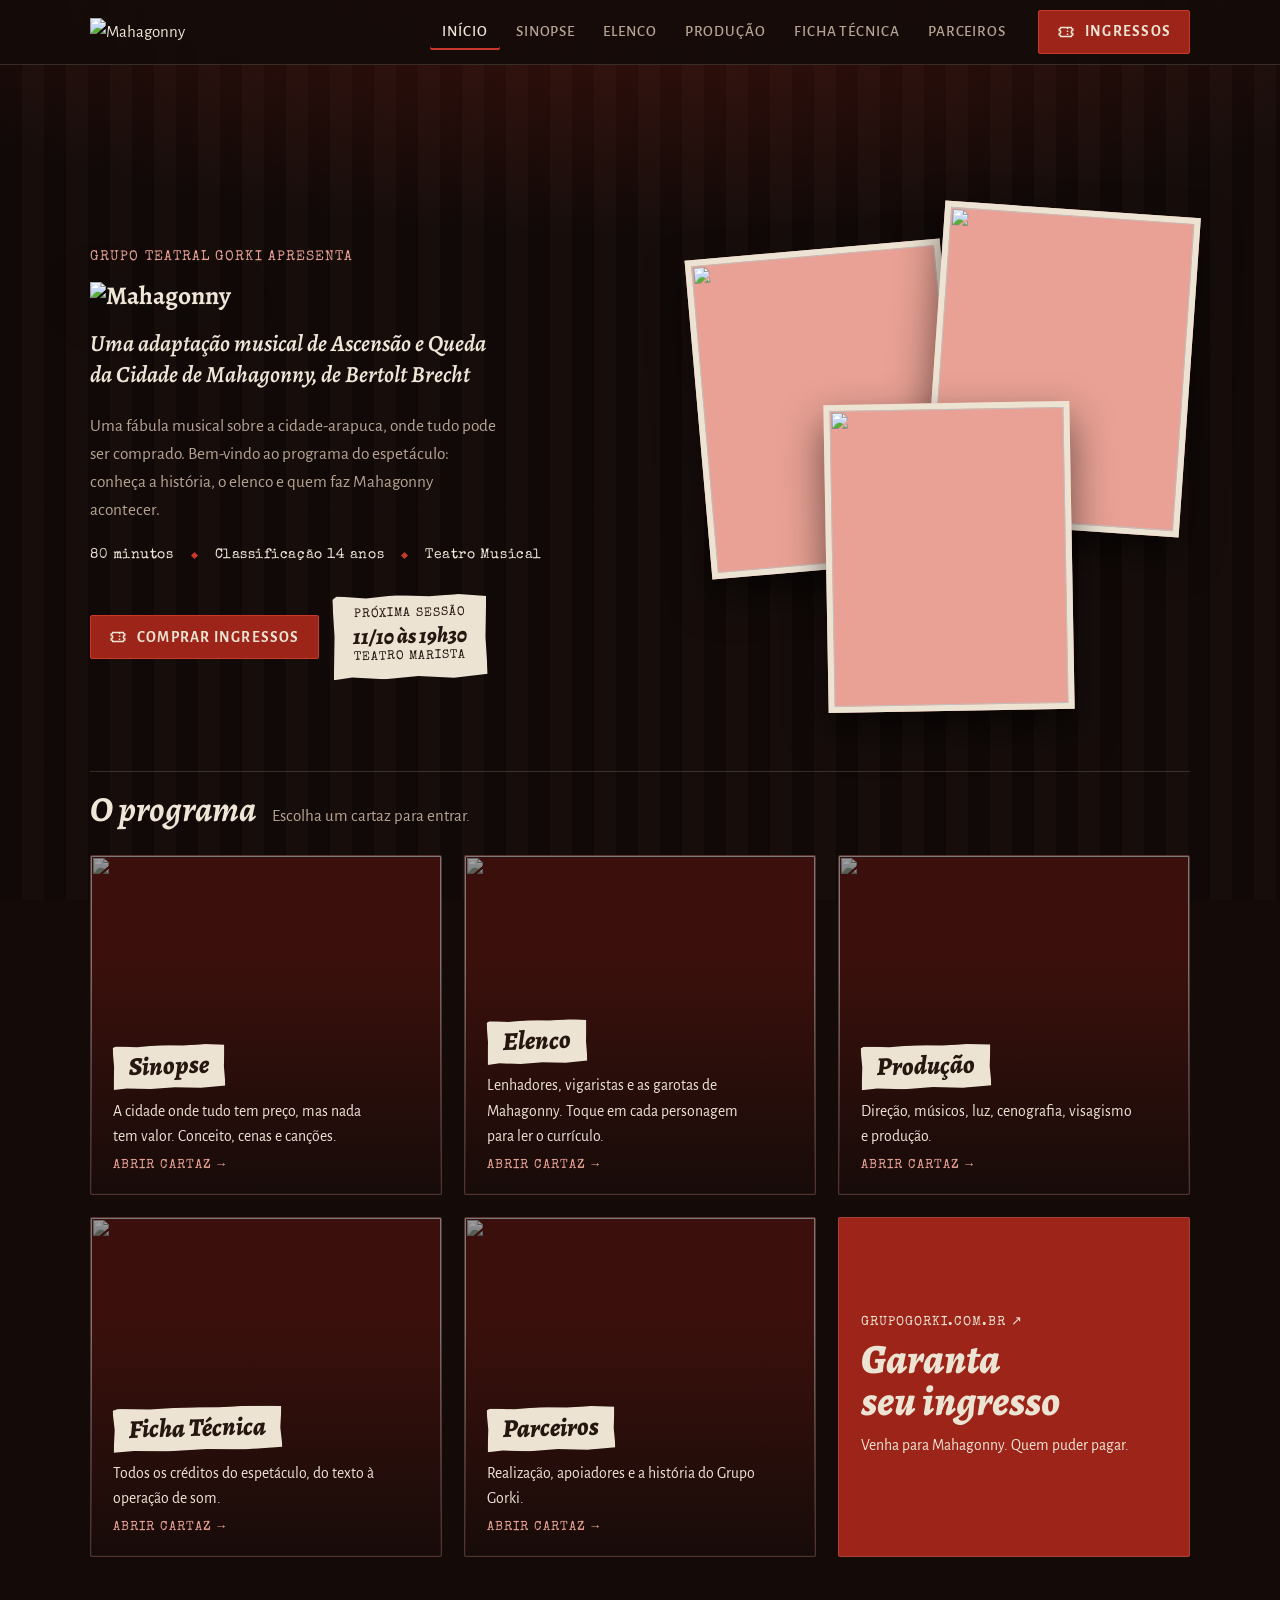
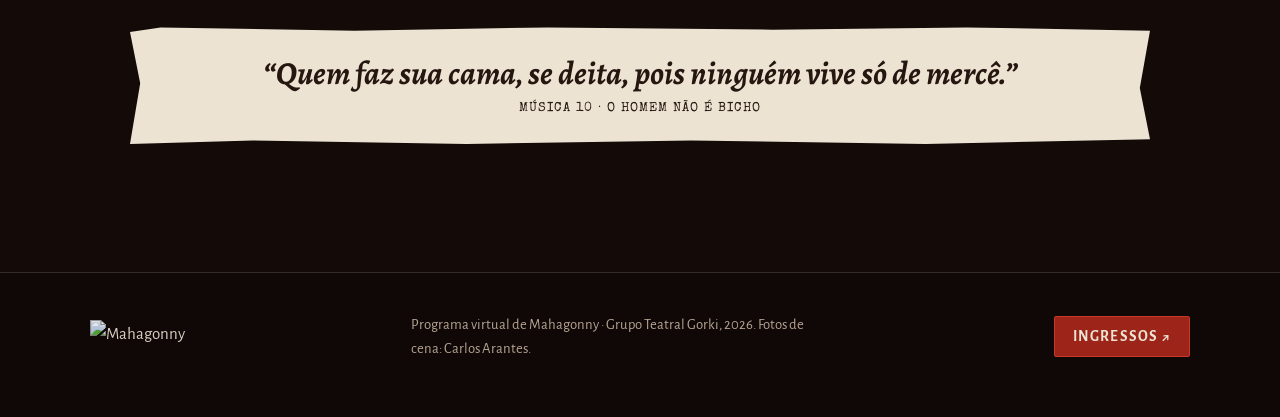
==== index.html @ 5f7b3ed6 "Add files via upload" ====
<!doctype html>
<html lang="pt-BR">
<head>
<meta charset="utf-8">
<meta name="viewport" content="width=device-width, initial-scale=1, viewport-fit=cover">
<title>Programa Mahagonny</title>
<meta name="description" content="Programa virtual de Mahagonny, do Grupo Teatral Gorki">
<link rel="preconnect" href="https://fonts.googleapis.com">
<link rel="preconnect" href="https://fonts.gstatic.com" crossorigin>
<link rel="stylesheet" href="https://fonts.googleapis.com/css2?family=Alegreya:ital,wght@0,500;0,700;0,800;1,500;1,700;1,800&family=Alegreya+Sans:ital,wght@0,400;0,500;0,700;1,400&family=Special+Elite&display=swap">
<meta name="theme-color" content="#140b09">
<meta property="og:type" content="website">
<meta property="og:title" content="Mahagonny · Grupo Teatral Gorki">
<meta property="og:description" content="Programa virtual de Mahagonny: sinopse, elenco, produção, ficha técnica e parceiros.">
<meta property="og:image" content="img/garotas.jpg">
<link rel="icon" type="image/png" href="img/favicon.png">
<style>
/* Layout: programa de teatro em cartazes brechtianos; uma página por vez, papel rasgado sobre cortina escura. Tema único, escuro, por escolha. */
:root{
  --ink:#140b09;          /* fundo: coxia */
  --curtain:#3b100c;      /* veludo */
  --blood:#9c2418;        /* acento: vermelho de cena */
  --blood-hi:#c8392a;
  --rose:#e8a194;         /* fundo rosado dos retratos */
  --paper:#ece3d3;        /* papel dos cartazes */
  --paper-ink:#25160f;
  --fg:#efe6d8;
  --muted:#b7a493;
  --line:rgba(236,227,211,.16);
  --f-display:"Alegreya", Georgia, "Times New Roman", serif;
  --f-body:"Alegreya Sans", "Segoe UI", system-ui, sans-serif;
  --f-type:"Special Elite", "Courier New", ui-monospace, monospace;
  --r:2px;
  --wrap:1180px;
  color-scheme:dark;
}
*{box-sizing:border-box}
body{
  margin:0;background:var(--ink);color:var(--fg);
  font:400 1.06rem/1.62 var(--f-body);
  background-image:
    radial-gradient(120% 60% at 50% -10%, rgba(156,36,24,.38), transparent 60%),
    repeating-linear-gradient(90deg, rgba(0,0,0,.18) 0 22px, rgba(255,255,255,.012) 22px 44px);
  background-attachment:fixed;
  -webkit-font-smoothing:antialiased;
}
@media (prefers-reduced-motion:reduce){*{transition:none!important;animation:none!important}}
a{color:inherit}
img{max-width:100%;display:block}
:focus-visible{outline:2px solid var(--rose);outline-offset:3px}
.wrap{max-width:var(--wrap);margin-inline:auto;padding-inline:clamp(16px,4vw,40px)}
h1,h2,h3{font-family:var(--f-display);text-wrap:balance;line-height:1.08;margin:0}
p{margin:0}

/* ---------- Cabeçalho ---------- */
.top{position:sticky;top:env(safe-area-inset-top,0px);z-index:20;background:rgba(20,11,9,.92);backdrop-filter:blur(8px);border-bottom:1px solid var(--line)}
.top .wrap{display:flex;align-items:center;gap:20px;min-height:64px}
.brand{display:flex;align-items:center;flex-shrink:0;text-decoration:none}
.brand img{height:28px;width:auto}
.nav{display:flex;gap:4px;margin-left:auto;align-items:center}
.nav a{font:500 .95rem/1 var(--f-body);letter-spacing:.06em;text-transform:uppercase;text-decoration:none;padding:10px 12px;color:var(--muted);border-radius:var(--r)}
.nav a:hover{color:var(--fg)}
.nav a[aria-current="page"]{color:var(--fg);box-shadow:inset 0 -2px 0 var(--blood-hi)}
.btn-ticket{display:inline-flex;align-items:center;gap:10px;background:var(--blood);color:var(--paper);text-decoration:none;font:700 .95rem/1 var(--f-body);letter-spacing:.08em;text-transform:uppercase;padding:12px 18px;border-radius:var(--r);border:1px solid var(--blood-hi);transition:background .2s,transform .2s;flex-shrink:0}
.btn-ticket:hover{background:var(--blood-hi);transform:translateY(-1px)}
.btn-ticket svg{width:18px;height:18px}
.menu-toggle{display:none;margin-left:auto;background:none;border:1px solid var(--line);color:var(--fg);padding:9px 12px;border-radius:var(--r);font:600 .9rem/1 var(--f-body);letter-spacing:.08em;text-transform:uppercase;cursor:pointer}
@media (max-width:920px){
  .menu-toggle{display:block}
  .nav{display:none;position:absolute;left:0;right:0;top:100%;flex-direction:column;align-items:stretch;background:var(--ink);border-bottom:1px solid var(--line);padding:8px clamp(16px,4vw,40px) 16px}
  .nav.open{display:flex}
  .nav a{padding:14px 4px;border-bottom:1px solid var(--line)}
  .nav a[aria-current="page"]{box-shadow:none;color:var(--rose)}
  .top .btn-ticket{padding:10px 12px;font-size:.82rem}
}
@media (max-width:420px){.top .btn-ticket span{display:none}}

/* ---------- Componentes ---------- */
.placard{display:inline-block;font:400 .85rem/1.3 var(--f-type);letter-spacing:.08em;text-transform:uppercase;color:var(--rose)}
.paper{background:var(--paper);color:var(--paper-ink);
  clip-path:polygon(0 4%,3% 0,22% 3%,41% 0,63% 2%,82% 0,100% 3%,99% 52%,100% 96%,78% 100%,55% 97%,33% 100%,12% 97%,0 100%,1% 48%)}
.page{display:none;padding-block:clamp(36px,6vw,72px) 96px}
.page.active{display:block}
.page-head{display:grid;gap:14px;max-width:62ch;margin-bottom:clamp(32px,5vw,56px)}
.page-head h1{font-size:clamp(2.5rem,6vw,4.4rem);font-weight:800;font-style:italic;letter-spacing:-.01em}
.page-head p{color:var(--muted);font-size:1.12rem}
.section-title{display:flex;align-items:baseline;gap:16px;flex-wrap:wrap;border-top:1px solid var(--line);padding-top:18px;margin:56px 0 26px}
.section-title h2{font-size:clamp(1.6rem,3vw,2.2rem);font-style:italic;font-weight:700}
.section-title p{color:var(--muted);max-width:60ch;flex:1 1 280px}
.credit{font:400 .78rem/1.4 var(--f-type);color:var(--muted);letter-spacing:.04em}

/* ---------- Início ---------- */
.hero{display:grid;grid-template-columns:1.05fr .95fr;gap:clamp(28px,5vw,64px);align-items:center;padding-block:clamp(32px,6vw,72px) 32px}
.hero-logo{width:min(100%,620px);height:auto;filter:drop-shadow(0 6px 20px rgba(0,0,0,.6))}
.hero-sub{font:italic 600 clamp(1.15rem,2vw,1.45rem)/1.35 var(--f-display);margin-top:18px;max-width:36ch}
.hero-tag{margin-top:22px;max-width:46ch;color:var(--muted);font-size:1.08rem}
.hero-meta{display:flex;flex-wrap:wrap;gap:8px 18px;margin-top:22px;font:400 .86rem/1.4 var(--f-type);color:var(--fg);letter-spacing:.04em}
.hero-meta span{display:inline-flex;gap:6px;align-items:center}
.hero-meta span+span::before{content:"";width:5px;height:5px;background:var(--blood-hi);transform:rotate(45deg);margin-right:12px}
.hero-actions{display:flex;flex-wrap:wrap;gap:14px;margin-top:30px;align-items:center}
.session{padding:12px 20px 14px;transform:rotate(-1.2deg);display:inline-grid;gap:2px;text-align:center}
.session b{font:800 italic 1.35rem/1.1 var(--f-display)}
.session small{font:400 .78rem/1.2 var(--f-type);letter-spacing:.08em;text-transform:uppercase}
.collage{position:relative;aspect-ratio:1/1.02;max-width:520px;width:100%;justify-self:center}
.collage figure{position:absolute;margin:0;background:var(--rose);box-shadow:0 18px 40px rgba(0,0,0,.55);border:6px solid var(--paper);overflow:hidden}
.collage figure img{width:100%;height:100%;object-fit:cover}
.collage .c1{width:52%;aspect-ratio:4/5;left:0;top:8%;transform:rotate(-5deg)}
.collage .c2{width:52%;aspect-ratio:4/5;right:0;top:0;transform:rotate(4deg);z-index:2}
.collage .c3{width:50%;aspect-ratio:4/5;left:26%;bottom:0;transform:rotate(-1deg);z-index:3}
.quote-band{margin-top:clamp(40px,6vw,70px);padding:26px clamp(20px,4vw,40px);font:italic 700 clamp(1.3rem,3vw,2rem)/1.25 var(--f-display);text-align:center}
.quote-band cite{display:block;margin-top:8px;font:400 .8rem/1.3 var(--f-type);font-style:normal;letter-spacing:.08em;text-transform:uppercase}

.tiles{display:grid;grid-template-columns:repeat(3,minmax(0,1fr));gap:22px;margin-top:22px}
.tile{position:relative;display:flex;flex-direction:column;text-decoration:none;min-height:340px;background:var(--curtain);overflow:hidden;border:1px solid var(--line);border-radius:var(--r);isolation:isolate}
.tile img{position:absolute;inset:0;width:100%;height:100%;object-fit:cover;z-index:-2;filter:grayscale(.85) contrast(1.05) brightness(.62);transition:filter .45s,transform .6s}
.tile::after{content:"";position:absolute;inset:0;z-index:-1;background:linear-gradient(180deg,rgba(20,11,9,0) 30%,rgba(20,11,9,.92))}
.tile:hover img,.tile:focus-visible img{filter:none;transform:scale(1.04)}
.tile .inner{margin-top:auto;padding:22px;display:grid;gap:10px}
.tile .label{justify-self:start;padding:8px 16px 10px;transform:rotate(-1.5deg);transition:transform .3s}
.tile:hover .label{transform:rotate(0)}
.tile .label h2{font:800 italic 1.6rem/1 var(--f-display)}
.tile p{color:var(--fg);font-size:.98rem;max-width:34ch}
.tile .go{font:400 .8rem/1 var(--f-type);letter-spacing:.08em;color:var(--rose);text-transform:uppercase}
.tile.ticket{background:var(--blood);justify-content:center}
.tile.ticket::after{display:none}
.tile.ticket .inner{margin:auto 0}
.tile.ticket h2{font:800 italic clamp(2rem,3.4vw,2.6rem)/1 var(--f-display);color:var(--paper)}
.tile.ticket .go{color:var(--paper)}
@media (max-width:980px){.tiles{grid-template-columns:repeat(2,minmax(0,1fr))}}
@media (max-width:820px){.hero{grid-template-columns:1fr}.collage{max-width:420px}}
@media (max-width:560px){.tiles{grid-template-columns:1fr}.tile{min-height:260px}}

/* ---------- Sinopse ---------- */
.syn{display:grid;grid-template-columns:minmax(0,1.2fr) minmax(0,.8fr);gap:clamp(28px,5vw,64px);align-items:start}
.syn-lead{font:500 clamp(1.25rem,2.2vw,1.55rem)/1.5 var(--f-display);max-width:60ch}
.syn-lead::first-letter{float:left;font:800 italic 4.6em/.78 var(--f-display);margin:.06em .1em 0 0;color:var(--blood-hi)}
.syn-photo{margin:0;display:grid;gap:8px}
.syn-photo img{width:100%;aspect-ratio:4/5;object-fit:cover;border:6px solid var(--paper);transform:rotate(1.5deg);box-shadow:0 18px 40px rgba(0,0,0,.5)}
.cols2{display:grid;grid-template-columns:repeat(2,minmax(0,1fr));gap:clamp(24px,4vw,48px)}
.cols2 article{display:grid;gap:12px;align-content:start}
.cols2 h3{font:700 italic 1.5rem/1.15 var(--f-display)}
.cols2 p{color:var(--fg);max-width:62ch}
.pull{border-left:3px solid var(--blood-hi);padding-left:18px;font:italic 600 1.2rem/1.45 var(--f-display);color:var(--paper)}
.acts{display:grid;grid-template-columns:minmax(0,1.25fr) minmax(0,.75fr);gap:clamp(24px,4vw,48px);align-items:start}
.scenes{list-style:none;margin:0;padding:0;display:grid;gap:10px;counter-reset:cena}
.scenes li{counter-increment:cena;display:grid;grid-template-columns:4.2rem minmax(0,1fr);gap:14px;align-items:baseline;padding:10px 0;border-bottom:1px dashed var(--line)}
.scenes li::before{content:"Cena " counter(cena,decimal-leading-zero);font:400 .78rem/1.2 var(--f-type);color:var(--rose);letter-spacing:.04em;text-transform:uppercase}
.scenes b{font:700 1.08rem/1.35 var(--f-display)}
.songs{padding:26px 26px 30px;display:grid;gap:14px}
.songs h3{font:800 italic 1.5rem/1 var(--f-display)}
.songs ol{margin:0;padding-left:1.8em;display:grid;gap:5px;font-variant-numeric:tabular-nums}
.songs li{font:500 1.02rem/1.35 var(--f-body)}
.songs li::marker{font:400 .8rem var(--f-type);color:var(--blood)}
.songs small{font:400 .78rem/1.4 var(--f-type);letter-spacing:.03em}
@media (max-width:860px){.syn,.acts,.cols2{grid-template-columns:1fr}.syn-photo{max-width:380px}}

/* ---------- Elenco / Produção ---------- */
.cast-grid{display:grid;grid-template-columns:repeat(4,minmax(0,1fr));gap:28px 22px}
.card{all:unset;box-sizing:border-box;cursor:pointer;display:grid;gap:0;position:relative;text-align:left;border-radius:var(--r)}
.card .ph{position:relative;aspect-ratio:4/5;overflow:hidden;background:var(--rose);border:1px solid var(--line)}
.card .ph img{width:100%;height:100%;object-fit:cover;transition:transform .5s,filter .4s}
.card:hover .ph img,.card:focus-visible .ph img{transform:scale(1.05)}
.card .say{position:absolute;inset:auto 0 0 0;padding:44px 16px 54px;background:linear-gradient(180deg,transparent,rgba(20,11,9,.9));font:italic 600 1.02rem/1.3 var(--f-display);color:var(--paper);opacity:0;transform:translateY(8px);transition:opacity .3s,transform .3s}
.card:hover .say,.card:focus-visible .say{opacity:1;transform:none}
.card .tag{justify-self:center;margin-top:-30px;position:relative;z-index:2;padding:9px 22px 11px;text-align:center;min-width:72%;transform:rotate(-1deg);transition:transform .3s}
.card:hover .tag{transform:rotate(0)}
.card .tag b{display:block;font:800 italic 1.45rem/1 var(--f-display);text-transform:uppercase;letter-spacing:.02em}
.card .by{display:block;margin-top:10px;text-align:center;font:500 1.06rem/1.25 var(--f-display)}
.card .by em{font-style:normal;color:var(--muted);font:400 .82rem/1 var(--f-body);display:block;margin-bottom:3px;letter-spacing:.06em;text-transform:uppercase}
.card .hint{display:block;text-align:center;margin-top:6px;font:400 .74rem/1 var(--f-type);color:var(--rose);letter-spacing:.06em;text-transform:uppercase}
.card:focus-visible{outline:2px solid var(--rose);outline-offset:6px}
.card .nick{display:block;font:400 .72rem/1.2 var(--f-type);letter-spacing:.04em;margin-top:4px;text-transform:none}

@media (min-width:1061px){.cast-grid.five{grid-template-columns:repeat(5,minmax(0,1fr))}.cast-grid.five .tag b{font-size:1.25rem}}
.crew-grid{display:grid;grid-template-columns:repeat(5,minmax(0,1fr));gap:26px 20px}
.crew .ph{aspect-ratio:4/5;background:#2a1712}
.crew .tag{display:none}
.crew .role{display:block;margin-top:12px;font:400 .76rem/1.35 var(--f-type);color:var(--rose);letter-spacing:.05em;text-transform:uppercase}
.crew .name{display:block;margin-top:4px;font:700 1.18rem/1.2 var(--f-display)}
.crew .ph .mono{position:absolute;inset:0;display:grid;place-items:center;font:800 italic 3.4rem/1 var(--f-display);color:var(--rose);background:
  repeating-linear-gradient(90deg, rgba(0,0,0,.25) 0 14px, transparent 14px 28px), var(--curtain)}
.crew.nocv{cursor:default}
.crew.nocv .hint{color:var(--muted)}
@media (max-width:1060px){.cast-grid{grid-template-columns:repeat(3,minmax(0,1fr))}.crew-grid{grid-template-columns:repeat(4,minmax(0,1fr))}}
@media (max-width:720px){.cast-grid,.crew-grid{grid-template-columns:repeat(2,minmax(0,1fr))}.card .tag b{font-size:1.15rem}.card .say{display:none}}
.ensemble{display:grid;grid-template-columns:repeat(2,minmax(0,1fr));gap:22px;margin-top:56px}
.ensemble figure{margin:0;display:grid;gap:8px}
.ensemble img{width:100%;aspect-ratio:5/4;object-fit:cover;border:1px solid var(--line)}
@media (max-width:640px){.ensemble{grid-template-columns:1fr}}

/* ---------- Ficha técnica ---------- */
.ficha{max-width:760px;padding:clamp(28px,5vw,52px) clamp(22px,5vw,56px) clamp(34px,5vw,60px);display:grid;gap:18px}
.ficha h2{font:800 italic clamp(1.8rem,4vw,2.6rem)/1 var(--f-display);text-align:center}
.ficha .sub{text-align:center;font:400 .82rem/1.4 var(--f-type);letter-spacing:.08em;text-transform:uppercase}
.ficha p{font:400 1.08rem/1.75 var(--f-body);text-align:justify;hyphens:auto}
.ficha p b{font:700 italic 1.05em var(--f-display)}
.ficha hr{border:0;border-top:1px dashed rgba(37,22,15,.35);margin:4px 0}
.facts{display:flex;flex-wrap:wrap;justify-content:center;gap:8px 22px;font:400 .85rem/1.3 var(--f-type);letter-spacing:.04em}

/* ---------- Parceiros ---------- */
.partners{display:grid;gap:40px}
.p-group{display:grid;gap:16px}
.p-row{display:grid;grid-template-columns:repeat(auto-fit,minmax(200px,1fr));gap:18px}
.p-card{background:#fff;border-radius:var(--r);display:grid;place-items:center;padding:26px 22px;min-height:132px;border:1px solid var(--line)}
.p-card img{max-height:62px;width:auto;object-fit:contain}
.p-card.wide img{max-height:56px}
.p-text{padding:22px 24px 26px;display:grid;gap:6px;max-width:720px}
.p-text b{font:800 italic 1.3rem/1.15 var(--f-display)}
.about{display:grid;grid-template-columns:minmax(0,1.3fr) minmax(0,.7fr);gap:clamp(24px,4vw,56px);align-items:start;margin-top:12px}
.about p+p{margin-top:14px}
.about p{max-width:64ch}
.contact{border:1px solid var(--line);padding:22px;display:grid;gap:12px;border-radius:var(--r)}
.contact dt{font:400 .74rem/1 var(--f-type);color:var(--rose);letter-spacing:.06em;text-transform:uppercase}
.contact dd{margin:4px 0 0;font-size:1.04rem;user-select:all}
@media (max-width:820px){.about{grid-template-columns:1fr}}

/* ---------- Rodapé ---------- */
.foot{border-top:1px solid var(--line);padding-block:40px 56px;background:rgba(0,0,0,.25)}
.foot .wrap{display:flex;flex-wrap:wrap;gap:24px;align-items:center;justify-content:space-between}
.foot img{height:34px;width:auto;opacity:.9}
.foot p{color:var(--muted);font-size:.92rem;max-width:52ch}

/* ---------- Currículo (modal) ---------- */
dialog{border:0;padding:0;max-width:min(980px,calc(100vw - 32px));width:100%;max-height:calc(100dvh - 32px);background:var(--ink);color:var(--fg);border-radius:var(--r);box-shadow:0 30px 80px rgba(0,0,0,.7);overflow:hidden}
dialog::backdrop{background:rgba(8,4,3,.82);backdrop-filter:blur(3px)}
.cv{display:grid;grid-template-columns:minmax(0,.8fr) minmax(0,1.2fr);max-height:calc(100dvh - 32px)}
.cv-photo{background:var(--rose);position:relative;min-height:100%}
.cv-photo img{width:100%;height:100%;object-fit:cover;position:absolute;inset:0}
.cv-photo .mono{position:absolute;inset:0;display:grid;place-items:center;font:800 italic 6rem/1 var(--f-display);color:var(--rose);background:var(--curtain)}
.cv-photo .tag{position:absolute;left:50%;bottom:22px;transform:translateX(-50%) rotate(-1.5deg);padding:9px 24px 11px;text-align:center;white-space:nowrap}
.cv-photo .tag b{font:800 italic 1.6rem/1 var(--f-display);text-transform:uppercase}
.cv-body{overflow:auto;padding:clamp(24px,4vw,44px);display:grid;gap:16px;align-content:start}
.cv-body h2{font:800 italic clamp(2rem,4vw,2.8rem)/1.02 var(--f-display)}
.cv-role{font:400 .84rem/1.4 var(--f-type);color:var(--rose);letter-spacing:.06em;text-transform:uppercase}
.cv-quote{font:italic 600 1.2rem/1.4 var(--f-display);color:var(--paper);border-left:3px solid var(--blood-hi);padding-left:16px}
.cv-resumo{font:500 1.12rem/1.6 var(--f-display);color:var(--paper)}
.cv-body h3{font:400 .78rem/1 var(--f-type);letter-spacing:.1em;text-transform:uppercase;color:var(--muted);border-top:1px solid var(--line);padding-top:16px;margin-top:6px}
.cv-long{display:grid;gap:12px}
.cv-long p{max-width:66ch;color:var(--fg)}
.cv-empty{color:var(--muted);font-style:italic}
.close{position:absolute;top:12px;right:12px;z-index:5;background:var(--paper);color:var(--paper-ink);border:0;width:42px;height:42px;border-radius:50%;font:700 1.4rem/1 var(--f-body);cursor:pointer;box-shadow:0 4px 14px rgba(0,0,0,.5)}
.cv-nav{display:flex;gap:10px;flex-wrap:wrap;padding-top:8px}
.cv-nav button{background:none;border:1px solid var(--line);color:var(--fg);padding:9px 14px;border-radius:var(--r);font:500 .9rem/1 var(--f-body);cursor:pointer}
.cv-nav button:hover{border-color:var(--rose)}
@media (max-width:760px){
  dialog{max-height:calc(100dvh - 24px);overflow:auto}
  .cv{grid-template-columns:1fr;max-height:none}
  .cv-photo{aspect-ratio:4/4;min-height:0}
  .cv-body{overflow:visible}
}
</style>
</head>
<body>
<header class="top">
  <div class="wrap">
    <a class="brand" href="#inicio" aria-label="Mahagonny, página inicial"><img src="img/logo-mahagonny.png" alt="Mahagonny"></a>
    <button class="menu-toggle" id="menuToggle" aria-expanded="false" aria-controls="nav">Menu</button>
    <nav class="nav" id="nav" aria-label="Seções do programa">
      <a href="#inicio">Início</a>
      <a href="#sinopse">Sinopse</a>
      <a href="#elenco">Elenco</a>
      <a href="#producao">Produção</a>
      <a href="#ficha">Ficha Técnica</a>
      <a href="#parceiros">Parceiros</a>
    </nav>
    <a class="btn-ticket" href="https://www.grupogorki.com.br/" target="_blank" rel="noopener">
      <svg viewBox="0 0 24 24" fill="none" stroke="currentColor" stroke-width="2" aria-hidden="true"><path d="M3 8a2 2 0 0 0 2-2h14a2 2 0 0 0 2 2v2a2 2 0 0 0 0 4v2a2 2 0 0 0-2 2H5a2 2 0 0 0-2-2v-2a2 2 0 0 0 0-4z"/><path d="M14 6v12" stroke-dasharray="2 2"/></svg>
      <span>Ingressos</span>
    </a>
  </div>
</header>

<main>
<!-- ================= INÍCIO ================= -->
<section class="page active" id="p-inicio" data-page="inicio">
  <div class="wrap">
    <div class="hero">
      <div>
        <span class="placard">Grupo Teatral Gorki apresenta</span>
        <h1 style="margin-top:14px"><img class="hero-logo" src="img/logo-mahagonny.png" alt="Mahagonny"></h1>
        <p class="hero-sub">Uma adaptação musical de <i>Ascensão e Queda da Cidade de Mahagonny</i>, de Bertolt Brecht</p>
        <p class="hero-tag">Uma fábula musical sobre a cidade-arapuca, onde tudo pode ser comprado. Bem-vindo ao programa do espetáculo: conheça a história, o elenco e quem faz Mahagonny acontecer.</p>
        <div class="hero-meta"><span>80 minutos</span><span>Classificação 14 anos</span><span>Teatro Musical</span></div>
        <div class="hero-actions">
          <a class="btn-ticket" href="https://www.grupogorki.com.br/" target="_blank" rel="noopener">
            <svg viewBox="0 0 24 24" fill="none" stroke="currentColor" stroke-width="2" aria-hidden="true"><path d="M3 8a2 2 0 0 0 2-2h14a2 2 0 0 0 2 2v2a2 2 0 0 0 0 4v2a2 2 0 0 0-2 2H5a2 2 0 0 0-2-2v-2a2 2 0 0 0 0-4z"/><path d="M14 6v12" stroke-dasharray="2 2"/></svg>
            Comprar ingressos
          </a>
          <div class="session paper"><small>Próxima sessão</small><b>11/10 às 19h30</b><small>Teatro Marista</small></div>
        </div>
      </div>
      <div class="collage" aria-hidden="true">
        <figure class="c1"><img src="img/begbick.jpg" alt=""></figure>
        <figure class="c2"><img src="img/paola.jpg" alt=""></figure>
        <figure class="c3"><img src="img/pedro.jpg" alt=""></figure>
      </div>
    </div>

    <div class="section-title" style="margin-top:28px">
      <h2>O programa</h2>
      <p>Escolha um cartaz para entrar.</p>
    </div>
    <nav class="tiles" aria-label="Menu do programa">
      <a class="tile" href="#sinopse"><img src="img/cena-40.jpg" alt="" loading="lazy">
        <div class="inner"><div class="label paper"><h2>Sinopse</h2></div><p>A cidade onde tudo tem preço, mas nada tem valor. Conceito, cenas e canções.</p><span class="go">Abrir cartaz →</span></div></a>
      <a class="tile" href="#elenco"><img src="img/garotas.jpg" alt="" loading="lazy">
        <div class="inner"><div class="label paper"><h2>Elenco</h2></div><p>Lenhadores, vigaristas e as garotas de Mahagonny. Toque em cada personagem para ler o currículo.</p><span class="go">Abrir cartaz →</span></div></a>
      <a class="tile" href="#producao"><img src="img/cena-dsc.jpg" alt="" loading="lazy">
        <div class="inner"><div class="label paper"><h2>Produção</h2></div><p>Direção, músicos, luz, cenografia, visagismo e produção.</p><span class="go">Abrir cartaz →</span></div></a>
      <a class="tile" href="#ficha"><img src="img/cena-20.jpg" alt="" loading="lazy">
        <div class="inner"><div class="label paper"><h2>Ficha Técnica</h2></div><p>Todos os créditos do espetáculo, do texto à operação de som.</p><span class="go">Abrir cartaz →</span></div></a>
      <a class="tile" href="#parceiros"><img src="img/cena-01.jpg" alt="" loading="lazy">
        <div class="inner"><div class="label paper"><h2>Parceiros</h2></div><p>Realização, apoiadores e a história do Grupo Gorki.</p><span class="go">Abrir cartaz →</span></div></a>
      <a class="tile ticket" href="https://www.grupogorki.com.br/" target="_blank" rel="noopener">
        <div class="inner"><span class="go">grupogorki.com.br ↗</span><h2>Garanta seu ingresso</h2><p>Venha para Mahagonny. Quem puder pagar.</p></div></a>
    </nav>

    <blockquote class="quote-band paper">“Quem faz sua cama, se deita, pois ninguém vive só de mercê.”<cite>Música 10 · O Homem Não É Bicho</cite></blockquote>
  </div>
</section>

<!-- ================= SINOPSE ================= -->
<section class="page" id="p-sinopse" data-page="sinopse">
  <div class="wrap">
    <header class="page-head">
      <span class="placard">Cartaz · Sinopse</span>
      <h1>Um lugar onde tudo tem preço</h1>
    </header>
    <div class="syn">
      <p class="syn-lead">Em uma cidade onde tudo pode ser comprado, personagens à deriva expõem o colapso de um sistema que transforma desejo, prazer e sobrevivência em mercadoria. Inspirado em <i>A Ascensão e Queda da Cidade de Mahagonny</i>, de Bertolt Brecht e Kurt Weill, o espetáculo do Grupo Gorki constrói uma fábula musical atravessada pelo grotesco, pela ruína e pela ironia, em que a canção surge como comentário crítico e ferramenta de enfrentamento. Entre a farsa e o ritual, o sagrado e o profano, Mahagonny revela-se menos como um lugar e mais como uma lógica: um mundo em que tudo tem preço, mas nada tem valor.</p>
      <figure class="syn-photo"><img src="img/cena-30.jpg" alt="Stefany em cena, com casaco de oncinha, sob luz âmbar" loading="lazy"><figcaption class="credit">Foto de cena: Carlos Arantes</figcaption></figure>
    </div>

    <div class="section-title"><h2>A montagem</h2></div>
    <div class="cols2">
      <article>
        <span class="placard">Conceito</span>
        <h3>Entre o rito e a farsa</h3>
        <p>A encenação propõe uma leitura que atravessa o grotesco e a ruína. Em cena, figuras que habitam os limites da caricatura e do desespero encarnam uma cidade em permanente falência moral. A estética confronta o sagrado e o profano, o rito e a farsa, o culto e a pornografia, não para conciliá-los, mas para tensionar as imagens que sustentam o mundo como ele é.</p>
        <p class="pull">Mahagonny é menos uma cidade e mais um sistema. Um lugar onde tudo tem preço, e nada tem valor.</p>
      </article>
      <article>
        <span class="placard">Releitura musical</span>
        <h3>Canções como gesto político</h3>
        <p>A montagem não se limita à narrativa da peça original: toma também os poemas de Brecht (deste e de outros textos) como matéria-prima para compor novas canções. As músicas, todas autorais, são concebidas como gestos políticos, assumindo a canção como forma de denúncia, deboche e enfrentamento.</p>
        <p>Trata-se de seguir Brecht em sua estratégia: usar a sedução do espetáculo para desmascarar seus mecanismos.</p>
      </article>
    </div>

    <div class="section-title">
      <h2>Os cartazes da noite</h2>
      <p>No teatro épico de Brecht, cada cena é anunciada por um cartaz que conta o que vai acontecer. Sem suspense sobre o quê, a atenção do público se volta para o como e o porquê.</p>
    </div>
    <div class="acts">
      <ol class="scenes">
        <li><b>Fundação da cidade de Mahagonny</b></li>
        <li><b>Aparecem os primeiros tubarões</b></li>
        <li><b>Chegam à cidade uns tais de lenhadores, e não é somente a história deles que iremos contar</b></li>
        <li><b>Iniciação</b></li>
        <li><b>Todas as grandes empresas passam por suas crises</b></li>
        <li><b>Todos os que realmente esperam alguma coisa ficam decepcionados</b></li>
        <li><b>Naquela noite de horror, um simples lenhador descobriu as leis da felicidade humana</b></li>
        <li><b>Um ano após o grande furacão, há intenso movimento em Mahagonny</b></li>
        <li><b>Amar</b></li>
        <li><b>Lutar</b></li>
        <li><b>Beber</b></li>
        <li><b>Lamentação</b></li>
        <li><b>Os tribunais de Mahagonny não eram piores do que outros tribunais</b></li>
        <li><b>Execução e morte de Pedro Bom-de-Faca</b></li>
        <li><b>Nas últimas semanas da cidade-arapuca</b></li>
      </ol>
      <aside class="songs paper" aria-label="Números musicais">
        <span class="placard" style="color:var(--blood)">Repertório</span>
        <h3>Números musicais</h3>
        <ol>
          <li>A Cidade Mahagonny</li>
          <li>A Nossa Mahagonny</li>
          <li>Amor em Mahagonny</li>
          <li>ABC do Coquetel</li>
          <li>Longe Lá no Norte</li>
          <li>Furacão</li>
          <li>Tudo É Permitido</li>
          <li>A Barriga</li>
          <li>A Canção de Mandelay</li>
          <li>O Homem Não É Bicho</li>
          <li>Lamento de Pedro</li>
          <li>Deus em Mahagonny</li>
          <li>A Queda de Mahagonny</li>
        </ol>
        <small>Composição e direção musical: Caio Vilela, a partir de poemas de Bertolt Brecht.</small>
      </aside>
    </div>
  </div>
</section>

<!-- ================= ELENCO ================= -->
<section class="page" id="p-elenco" data-page="elenco">
  <div class="wrap">
    <header class="page-head">
      <span class="placard">Cartaz · Elenco</span>
      <h1>Os habitantes de Mahagonny</h1>
      <p>Toque em cada personagem para conhecer o currículo de quem o interpreta.</p>
    </header>
    <div id="castGroups"></div>
    <div class="ensemble">
      <figure><img src="img/trio.jpg" alt="Willy, Begbick e Moisés posam juntos em figurino" loading="lazy"><figcaption class="credit">Willy, Begbick e Moisés, os fundadores da cidade-arapuca</figcaption></figure>
      <figure><img src="img/garotas.jpg" alt="As garotas de Mahagonny em figurino, com leques e plumas" loading="lazy"><figcaption class="credit">As garotas de Mahagonny</figcaption></figure>
    </div>
  </div>
</section>

<!-- ================= PRODUÇÃO ================= -->
<section class="page" id="p-producao" data-page="producao">
  <div class="wrap">
    <header class="page-head">
      <span class="placard">Cartaz · Produção</span>
      <h1>Por trás da cortina</h1>
      <p>Quem dirige, toca, ilumina, constrói, maquia e produz o espetáculo. Toque em cada pessoa para ler o currículo.</p>
    </header>
    <div id="crewGroups"></div>
  </div>
</section>

<!-- ================= FICHA ================= -->
<section class="page" id="p-ficha" data-page="ficha">
  <div class="wrap">
    <header class="page-head">
      <span class="placard">Cartaz · Ficha Técnica</span>
      <h1>Créditos</h1>
    </header>
    <article class="ficha paper">
      <span class="sub">Grupo Teatral Gorki · 2026</span>
      <h2>Mahagonny</h2>
      <div class="facts"><span>Teatro Musical</span><span>80 minutos</span><span>Classificação: 14 anos</span></div>
      <hr>
      <p><b>Texto:</b> adaptação de <i>Ascensão e Queda da Cidade de Mahagonny</i>, de Bertolt Brecht. <b>Adaptação e Direção Geral:</b> Antonio Resende. <b>Direção Musical e Composição:</b> Caio Vilela. <b>Direção de Movimento:</b> Nathan Ranhel. <b>Assistente de Direção:</b> João Pedro Mendes. <b>Orientação de Pesquisa:</b> Lara Hassum.</p>
      <p><b>Elenco:</b> Alexandre Guidorizzi (Pedro), Lukas Cavalcante (Thiago), Gabriel Tostes (João), Santiago de Paula (José), Romã Andrade (Begbick), Henrique Bertolini (Moisés), Mauricio Puntel (Willy), Bianca Nardini (Bárbara), Isis Sthefani (Paola), Victória Soares (Stefany), Ana Sartorio (Paulette) e Gabriely Urbano (Verônica).</p>
      <p><b>Músicos:</b> Caio Vilela (regência), Eden Santos (piano), Izabela Ito (violoncelo) e Jão (violino).</p>
      <p><b>Concepção Cenográfica:</b> Beatriz Leite. <b>Cenógrafo e Cenotécnico:</b> Eliton Silva (Pita). <b>Concepção de Objetos Cênicos:</b> Ricardo Brabrikovisk e Eliton Silva. <b>Figurino:</b> Felipe Marques. <b>Visagismo:</b> Carol Camillo.</p>
      <p><b>Light Designer e Operação de Luz:</b> Gabriel Ferreira. <b>Operação de Som:</b> João Pedro Mendes.</p>
      <p><b>Coordenação de Produção:</b> Giovanna Federzoni. <b>Produção Executiva:</b> Rafa Ramirez e Giovanna Federzoni. <b>Assistentes de Produção:</b> Milena Oliveira e Mikael Marceniuk. <b>Design Gráfico:</b> Lívia Azevedo. <b>Fotografia:</b> Danilo César. <b>Fotos de Cena:</b> Carlos Arantes.</p>
      <p><b>Realização e Produção:</b> Grupo Teatral Gorki. O espetáculo foi contemplado e desenvolvido com o acompanhamento do Programa de Qualificação em Artes (Teatro), realizado pela CULTSP PRO, Escolas de Profissionais da Cultura, sob orientação da artista e pesquisadora Lara Hassum.</p>
    </article>
  </div>
</section>

<!-- ================= PARCEIROS ================= -->
<section class="page" id="p-parceiros" data-page="parceiros">
  <div class="wrap">
    <header class="page-head">
      <span class="placard">Cartaz · Parceiros</span>
      <h1>Quem torna Mahagonny possível</h1>
      <p>Instituições e empresas que acreditam no teatro feito em Ribeirão Preto.</p>
    </header>
    <div class="partners">
      <div class="p-group">
        <span class="placard">Realização</span>
        <div class="p-row" style="grid-template-columns:repeat(auto-fit,minmax(200px,280px))">
          <div class="p-card"><img src="img/logo-gorki.png" alt="Grupo Gorki"></div>
        </div>
      </div>
      <div class="p-group">
        <span class="placard">Apoio</span>
        <div class="p-row">
          <div class="p-card"><img src="img/logo-usp.png" alt="USP, Universidade de São Paulo"></div>
          <div class="p-card"><img src="img/logo-atividades.png" alt="Atividades Culturais"></div>
          <div class="p-card"><img src="img/logo-pusp.png" alt="PUSP-RP, Prefeitura do Campus USP de Ribeirão Preto"></div>
          <div class="p-card wide"><img src="img/logo-verbo.png" alt="Verbo Nostro, comunicação planejada"></div>
        </div>
      </div>
      <div class="p-group">
        <span class="placard">Acompanhamento artístico</span>
        <div class="p-text paper"><b>Programa de Qualificação em Artes · Teatro</b><p>Realizado pela CULTSP PRO, Escolas de Profissionais da Cultura, com orientação da artista e pesquisadora Lara Hassum.</p></div>
      </div>
    </div>

    <div class="section-title"><h2>Sobre o Grupo Gorki</h2></div>
    <div class="about">
      <div>
        <p>O Grupo Gorki surgiu em 2019 como uma companhia de teatro voltada à criação e produção de espetáculos baseados no teatro físico e experimental como ferramenta artística transgressora. Suas obras mesclam originalidade cênica e dramatúrgica com fundamentos sociológicos e filosóficos, em diálogo com a cultura brasileira.</p>
        <p>Desde então, realizou seis espetáculos teatrais, infantis e adultos, nove contações de histórias e quatro cursos artísticos, e conquistou mais de 15 prêmios, incluindo Melhor Direção e Melhor Espetáculo. Mantém parcerias com instituições como a Biblioteca Sinhá Junqueira, a Feira Internacional do Livro de Ribeirão Preto, o Instituto SEB e o RibeirãoShopping, e idealiza o Festival Balaio do Baco.</p>
        <p>Em 2025, participou do 9º Festival Internacional de Teatro de Ribeirão Preto com o espetáculo <i>Cão</i>, com o qual também foi selecionado para o 22º Festival de Teatro de Limoeiro, em Pernambuco.</p>
      </div>
      <dl class="contact">
        <div><dt>Site e ingressos</dt><dd><a href="https://www.grupogorki.com.br/" target="_blank" rel="noopener">grupogorki.com.br</a></dd></div>
        <div><dt>Instagram</dt><dd><a href="https://www.instagram.com/grupoteatralgorki/" target="_blank" rel="noopener">@grupoteatralgorki</a></dd></div>
        <div><dt>E-mail</dt><dd>producaocultural@grupoteatralgorki.com</dd></div>
        <div><dt>Telefone</dt><dd>(16) 98142-3000</dd></div>
        <div><dt>Endereço</dt><dd>Rua Iara, 42, Jardim Macedo, Ribeirão Preto/SP</dd></div>
      </dl>
    </div>
  </div>
</section>
</main>

<footer class="foot">
  <div class="wrap">
    <img src="img/logo-mahagonny.png" alt="Mahagonny">
    <p>Programa virtual de Mahagonny · Grupo Teatral Gorki, 2026. Fotos de cena: Carlos Arantes.</p>
    <a class="btn-ticket" href="https://www.grupogorki.com.br/" target="_blank" rel="noopener">Ingressos ↗</a>
  </div>
</footer>

<dialog id="cv" aria-labelledby="cvName">
  <button class="close" id="cvClose" aria-label="Fechar currículo">×</button>
  <div class="cv">
    <div class="cv-photo" id="cvPhoto"></div>
    <div class="cv-body">
      <span class="cv-role" id="cvRole"></span>
      <h2 id="cvName"></h2>
      <p class="cv-quote" id="cvQuote" hidden></p>
      <p class="cv-resumo" id="cvResumo" hidden></p>
      <h3 id="cvLongTitle" hidden>Trajetória</h3>
      <div class="cv-long" id="cvLong"></div>
      <p class="cv-empty" id="cvEmpty" hidden>Currículo em breve.</p>
      <div class="cv-nav"><button id="cvPrev" type="button">← Anterior</button><button id="cvNext" type="button">Próximo →</button></div>
    </div>
  </div>
</dialog>

<script src="data.js"></script>
<script>
(function(){
  const P = window.PEOPLE, CAST = window.CAST, CREW = window.CREW;
  const $ = s => document.querySelector(s);
  const esc = s => String(s).replace(/[&<>"]/g, c => ({'&':'&amp;','<':'&lt;','>':'&gt;','"':'&quot;'}[c]));
  const initials = n => n.replace(/\(.*?\)/g,'').trim().split(/\s+/).filter(Boolean).map(w=>w[0]).slice(0,2).join('');
  const hasCV = id => P[id] && (P[id].resumo || P[id].longo);

  /* Lista ordenada de entradas abríveis, por página, para navegar no modal */
  const entries = { elenco: [], producao: [] };

  /* ---- Elenco ---- */
  const castHost = $('#castGroups');
  castHost.innerHTML = CAST.map(g => `
    <div class="section-title"><h2>${esc(g.grupo)}</h2><p>${esc(g.nota)}</p></div>
    <div class="cast-grid${g.itens.length===5?' five':''}">${g.itens.map(c => {
      const key = 'cv-' + c.pessoa;
      entries.elenco.push({ key, kind:'cast', ...c });
      return `<button class="card" type="button" data-key="${key}" aria-label="${esc(c.personagem)}, por ${esc(P[c.pessoa].nome)}. Abrir currículo">
        <span class="ph"><img src="img/${c.img}.jpg" alt="" loading="lazy"><span class="say">“${esc(c.fala)}”</span></span>
        <span class="tag paper"><b>${esc(c.personagem)}</b>${c.apelido ? `<span class="nick">${esc(c.apelido)}</span>` : ''}</span>
        <span class="by"><em>por</em>${esc(P[c.pessoa].nome)}</span>
        <span class="hint">Ver currículo</span>
      </button>`;}).join('')}</div>`).join('');

  /* ---- Produção ---- */
  const crewHost = $('#crewGroups');
  crewHost.innerHTML = CREW.map((g,gi) => `
    <div class="section-title"${gi===0?' style="margin-top:0"':''}><h2>${esc(g.area)}</h2></div>
    <div class="crew-grid">${g.itens.map(c => {
      const p = P[c.pessoa], ok = hasCV(c.pessoa);
      const key = 'cv-' + c.pessoa;
      if (ok && !entries.producao.some(e => e.key === key)) entries.producao.push({ key, kind:'crew', ...c });
      const ph = c.img ? `<img src="img/${c.img}.jpg" alt="" loading="lazy">` : `<span class="mono">${esc(initials(p.nome))}</span>`;
      return ok
        ? `<button class="card crew" type="button" data-key="${key}" data-role="${esc(c.funcao)}" aria-label="${esc(p.nome)}, ${esc(c.funcao)}. Abrir currículo">
            <span class="ph">${ph}</span><span class="role">${esc(c.funcao)}</span><span class="name">${esc(p.nome)}</span><span class="hint" style="text-align:left">Ver currículo</span></button>`
        : `<div class="card crew nocv"><span class="ph">${ph}</span><span class="role">${esc(c.funcao)}</span><span class="name">${esc(p.nome)}</span><span class="hint" style="text-align:left">Currículo em breve</span></div>`;
    }).join('')}</div>`).join('');

  /* Funções de cada pessoa na equipe (uma pessoa pode ter várias) */
  const rolesOf = {};
  CREW.forEach(g => g.itens.forEach(c => { (rolesOf[c.pessoa] ||= []).includes(c.funcao) || rolesOf[c.pessoa].push(c.funcao); }));

  /* ---- Modal de currículo ---- */
  const dlg = $('#cv');
  let current = null, currentList = [];
  function openCV(key, push){
    const page = currentPage();
    const list = entries[page] || [...entries.elenco, ...entries.producao];
    const e = list.find(x => x.key === key) || [...entries.elenco, ...entries.producao].find(x => x.key === key);
    if (!e) return;
    currentList = list.some(x => x.key === key) ? list : [e];
    current = e;
    const p = P[e.pessoa];
    $('#cvPhoto').innerHTML = (e.img ? `<img src="img/${e.img}.jpg" alt="${esc(p.nome)}">` : `<span class="mono">${esc(initials(p.nome))}</span>`)
      + (e.kind === 'cast' ? `<span class="tag paper"><b>${esc(e.personagem)}</b></span>` : '');
    $('#cvRole').textContent = e.kind === 'cast' ? `Elenco · interpreta ${e.apelido || e.personagem}` : (rolesOf[e.pessoa] || [e.funcao]).join(' · ');
    $('#cvName').textContent = p.nome;
    const q = $('#cvQuote'); q.hidden = e.kind !== 'cast'; if (e.kind === 'cast') q.textContent = `“${e.fala}”, ${e.personagem}`;
    const r = $('#cvResumo'); r.hidden = !p.resumo; r.textContent = p.resumo || '';
    const L = p.longo || [];
    $('#cvLongTitle').hidden = !L.length;
    $('#cvLong').innerHTML = L.map(t => `<p>${esc(t)}</p>`).join('');
    $('#cvEmpty').hidden = !!(p.resumo || L.length);
    const one = currentList.length < 2;
    $('#cvPrev').hidden = one; $('#cvNext').hidden = one;
    if (!dlg.open) dlg.showModal();
    dlg.querySelector('.cv-body').scrollTop = 0; dlg.scrollTop = 0;
    if (push !== false) history.replaceState(null, '', '#' + key);
  }
  function closeCV(){
    if (dlg.open) dlg.close();
  }
  dlg.addEventListener('close', () => { if (location.hash.startsWith('#cv-')) history.replaceState(null,'','#' + currentPage()); });
  dlg.addEventListener('click', ev => { if (ev.target === dlg) closeCV(); });
  $('#cvClose').addEventListener('click', closeCV);
  function step(d){ if (!current) return; const i = currentList.findIndex(x => x.key === current.key); openCV(currentList[(i + d + currentList.length) % currentList.length].key); }
  $('#cvPrev').addEventListener('click', () => step(-1));
  $('#cvNext').addEventListener('click', () => step(1));
  document.addEventListener('keydown', ev => { if (!dlg.open) return; if (ev.key === 'ArrowRight') step(1); if (ev.key === 'ArrowLeft') step(-1); });
  document.addEventListener('click', ev => { const b = ev.target.closest('button.card[data-key]'); if (b) openCV(b.dataset.key); });

  /* ---- Roteamento por âncora ---- */
  const pages = ['inicio','sinopse','elenco','producao','ficha','parceiros'];
  let activePage = 'inicio';
  function currentPage(){ return activePage; }
  function show(page){
    activePage = page;
    document.querySelectorAll('.page').forEach(s => s.classList.toggle('active', s.dataset.page === page));
    document.querySelectorAll('.nav a').forEach(a => a.setAttribute('aria-current', a.getAttribute('href') === '#' + page ? 'page' : 'false'));
    const titles = {inicio:'Programa Mahagonny', sinopse:'Sinopse · Mahagonny', elenco:'Elenco · Mahagonny', producao:'Produção · Mahagonny', ficha:'Ficha Técnica · Mahagonny', parceiros:'Parceiros · Mahagonny'};
    document.title = titles[page];
  }
  function route(){
    const h = (location.hash || '#inicio').slice(1);
    if (h.startsWith('cv-')) {
      const id = h.slice(3);
      const inCast = entries.elenco.some(e => e.pessoa === id);
      show(inCast ? 'elenco' : 'producao');
      openCV(h, false);
      return;
    }
    closeCV();
    show(pages.includes(h) ? h : 'inicio');
    window.scrollTo(0,0);
    nav.classList.remove('open'); toggle.setAttribute('aria-expanded','false');
  }
  const nav = $('#nav'), toggle = $('#menuToggle');
  toggle.addEventListener('click', () => { const o = nav.classList.toggle('open'); toggle.setAttribute('aria-expanded', String(o)); });
  window.addEventListener('hashchange', route);
  route();
})();
</script>
</body>
</html>
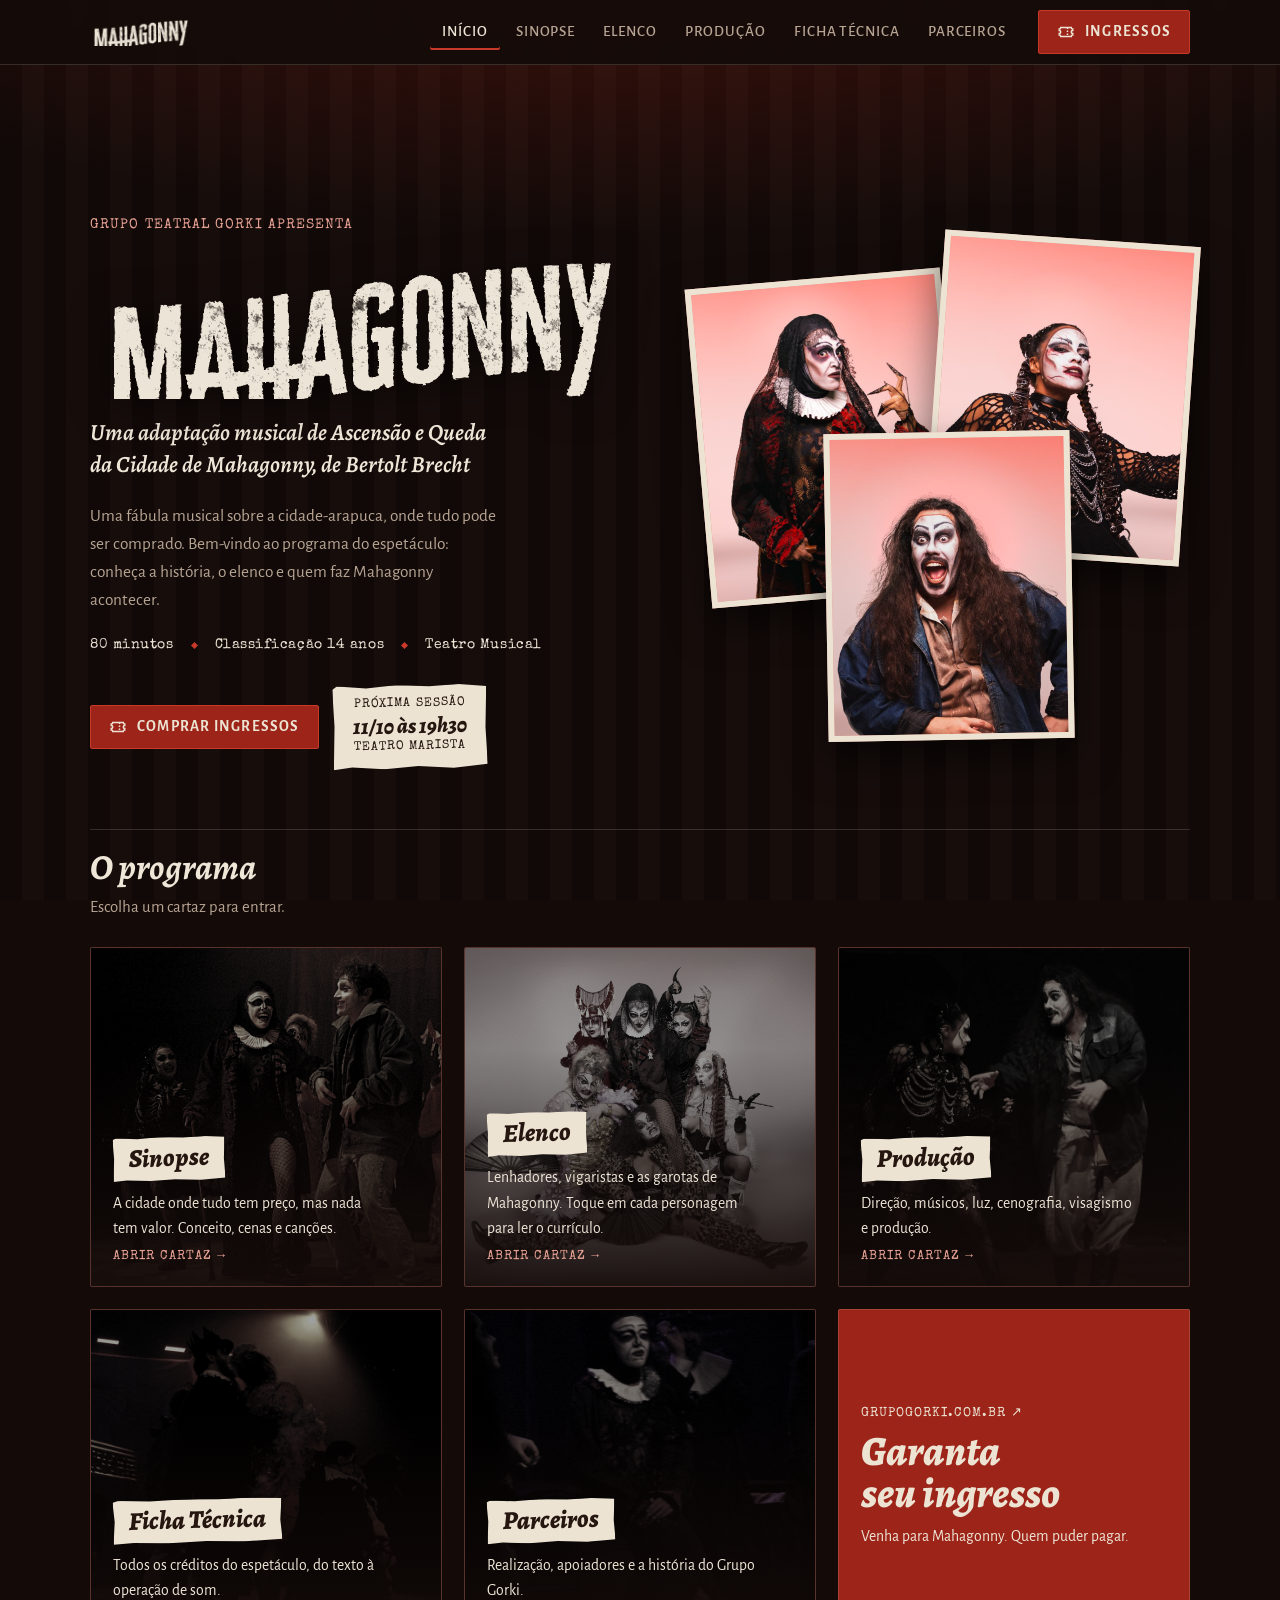
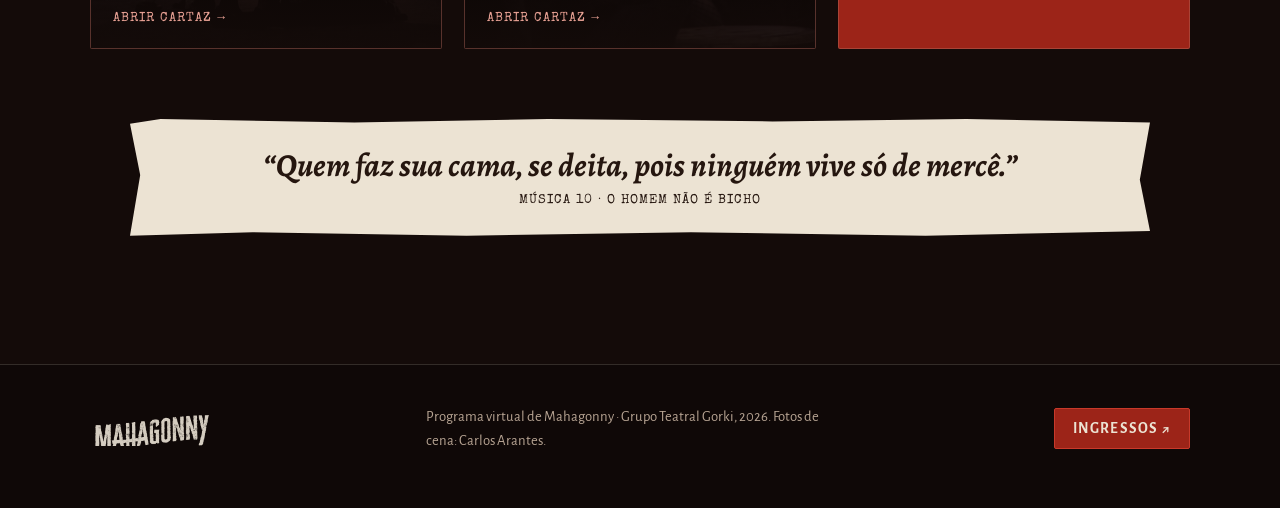
==== commit 5bf78b1b: "Add files via upload" ====
--- a/index.html
+++ b/index.html
@@ -84,9 +84,9 @@
 .page-head{display:grid;gap:14px;max-width:62ch;margin-bottom:clamp(32px,5vw,56px)}
 .page-head h1{font-size:clamp(2.5rem,6vw,4.4rem);font-weight:800;font-style:italic;letter-spacing:-.01em}
 .page-head p{color:var(--muted);font-size:1.12rem}
-.section-title{display:flex;align-items:baseline;gap:16px;flex-wrap:wrap;border-top:1px solid var(--line);padding-top:18px;margin:56px 0 26px}
+.section-title{display:grid;gap:8px;border-top:1px solid var(--line);padding-top:18px;margin:56px 0 26px}
 .section-title h2{font-size:clamp(1.6rem,3vw,2.2rem);font-style:italic;font-weight:700}
-.section-title p{color:var(--muted);max-width:60ch;flex:1 1 280px}
+.section-title p{color:var(--muted);max-width:62ch;font-size:1.05rem}
 .credit{font:400 .78rem/1.4 var(--f-type);color:var(--muted);letter-spacing:.04em}
 
 /* ---------- Início ---------- */
@@ -221,15 +221,21 @@
 .foot p{color:var(--muted);font-size:.92rem;max-width:52ch}
 
 /* ---------- Currículo (modal) ---------- */
-dialog{border:0;padding:0;max-width:min(980px,calc(100vw - 32px));width:100%;max-height:calc(100dvh - 32px);background:var(--ink);color:var(--fg);border-radius:var(--r);box-shadow:0 30px 80px rgba(0,0,0,.7);overflow:hidden}
+dialog{border:0;padding:0;max-width:min(980px,calc(100vw - 32px));width:100%;max-height:calc(100dvh - 32px);background:var(--ink);color:var(--fg);border-radius:var(--r);box-shadow:0 30px 80px rgba(0,0,0,.7);overflow-y:auto;overflow-x:hidden;overscroll-behavior:contain;scrollbar-width:thin;scrollbar-color:var(--blood) transparent}
 dialog::backdrop{background:rgba(8,4,3,.82);backdrop-filter:blur(3px)}
-.cv{display:grid;grid-template-columns:minmax(0,.8fr) minmax(0,1.2fr);max-height:calc(100dvh - 32px)}
-.cv-photo{background:var(--rose);position:relative;min-height:100%}
+body.cv-open{overflow:hidden}
+.cv{display:grid;grid-template-columns:minmax(0,.8fr) minmax(0,1.2fr);align-items:start}
+.cv-photo{background:var(--rose);position:sticky;top:0;height:calc(100dvh - 32px);max-height:760px;overflow:hidden}
 .cv-photo img{width:100%;height:100%;object-fit:cover;position:absolute;inset:0}
 .cv-photo .mono{position:absolute;inset:0;display:grid;place-items:center;font:800 italic 6rem/1 var(--f-display);color:var(--rose);background:var(--curtain)}
 .cv-photo .tag{position:absolute;left:50%;bottom:22px;transform:translateX(-50%) rotate(-1.5deg);padding:9px 24px 11px;text-align:center;white-space:nowrap}
 .cv-photo .tag b{font:800 italic 1.6rem/1 var(--f-display);text-transform:uppercase}
-.cv-body{overflow:auto;padding:clamp(24px,4vw,44px);display:grid;gap:16px;align-content:start}
+.cv-bar{position:sticky;top:0;z-index:5;display:flex;align-items:center;gap:14px;padding:12px clamp(20px,4vw,44px) 12px;background:rgba(20,11,9,.94);backdrop-filter:blur(6px);border-bottom:1px solid transparent;transition:border-color .2s}
+.cv-bar.stuck{border-bottom-color:var(--line)}
+.cv-mini{flex:1;min-width:0;font:700 italic 1.1rem/1.2 var(--f-display);white-space:nowrap;overflow:hidden;text-overflow:ellipsis;opacity:0;transform:translateY(4px);transition:opacity .25s,transform .25s}
+.cv-bar.stuck .cv-mini{opacity:1;transform:none}
+.cv-progress{position:absolute;left:0;bottom:-1px;height:2px;width:100%;background:var(--blood-hi);transform-origin:left;transform:scaleX(0)}
+.cv-body{padding:4px clamp(24px,4vw,44px) clamp(28px,4vw,44px);display:grid;gap:16px;align-content:start}
 .cv-body h2{font:800 italic clamp(2rem,4vw,2.8rem)/1.02 var(--f-display)}
 .cv-role{font:400 .84rem/1.4 var(--f-type);color:var(--rose);letter-spacing:.06em;text-transform:uppercase}
 .cv-quote{font:italic 600 1.2rem/1.4 var(--f-display);color:var(--paper);border-left:3px solid var(--blood-hi);padding-left:16px}
@@ -238,15 +244,14 @@
 .cv-long{display:grid;gap:12px}
 .cv-long p{max-width:66ch;color:var(--fg)}
 .cv-empty{color:var(--muted);font-style:italic}
-.close{position:absolute;top:12px;right:12px;z-index:5;background:var(--paper);color:var(--paper-ink);border:0;width:42px;height:42px;border-radius:50%;font:700 1.4rem/1 var(--f-body);cursor:pointer;box-shadow:0 4px 14px rgba(0,0,0,.5)}
+.close{flex-shrink:0;margin-left:auto;background:var(--paper);color:var(--paper-ink);border:0;width:42px;height:42px;border-radius:50%;font:700 1.4rem/1 var(--f-body);cursor:pointer;box-shadow:0 4px 14px rgba(0,0,0,.5)}
 .cv-nav{display:flex;gap:10px;flex-wrap:wrap;padding-top:8px}
 .cv-nav button{background:none;border:1px solid var(--line);color:var(--fg);padding:9px 14px;border-radius:var(--r);font:500 .9rem/1 var(--f-body);cursor:pointer}
 .cv-nav button:hover{border-color:var(--rose)}
 @media (max-width:760px){
   dialog{max-height:calc(100dvh - 24px);overflow:auto}
-  .cv{grid-template-columns:1fr;max-height:none}
-  .cv-photo{aspect-ratio:4/4;min-height:0}
-  .cv-body{overflow:visible}
+  .cv{grid-template-columns:1fr}
+  .cv-photo{position:relative;height:auto;aspect-ratio:1/1;max-height:none}
 }
 </style>
 </head>
@@ -502,9 +507,10 @@
 </footer>
 
 <dialog id="cv" aria-labelledby="cvName">
-  <button class="close" id="cvClose" aria-label="Fechar currículo">×</button>
   <div class="cv">
     <div class="cv-photo" id="cvPhoto"></div>
+    <div class="cv-main">
+    <div class="cv-bar" id="cvBar"><span class="cv-mini" id="cvMini" aria-hidden="true"></span><button class="close" id="cvClose" aria-label="Fechar currículo">×</button><span class="cv-progress" id="cvProgress"></span></div>
     <div class="cv-body">
       <span class="cv-role" id="cvRole"></span>
       <h2 id="cvName"></h2>
@@ -514,6 +520,7 @@
       <div class="cv-long" id="cvLong"></div>
       <p class="cv-empty" id="cvEmpty" hidden>Currículo em breve.</p>
       <div class="cv-nav"><button id="cvPrev" type="button">← Anterior</button><button id="cvNext" type="button">Próximo →</button></div>
+    </div>
     </div>
   </div>
 </dialog>
@@ -577,7 +584,7 @@
     $('#cvPhoto').innerHTML = (e.img ? `<img src="img/${e.img}.jpg" alt="${esc(p.nome)}">` : `<span class="mono">${esc(initials(p.nome))}</span>`)
       + (e.kind === 'cast' ? `<span class="tag paper"><b>${esc(e.personagem)}</b></span>` : '');
     $('#cvRole').textContent = e.kind === 'cast' ? `Elenco · interpreta ${e.apelido || e.personagem}` : (rolesOf[e.pessoa] || [e.funcao]).join(' · ');
-    $('#cvName').textContent = p.nome;
+    $('#cvName').textContent = p.nome; $('#cvMini').textContent = e.kind === 'cast' ? `${p.nome} · ${e.personagem}` : p.nome;
     const q = $('#cvQuote'); q.hidden = e.kind !== 'cast'; if (e.kind === 'cast') q.textContent = `“${e.fala}”, ${e.personagem}`;
     const r = $('#cvResumo'); r.hidden = !p.resumo; r.textContent = p.resumo || '';
     const L = p.longo || [];
@@ -586,16 +593,33 @@
     $('#cvEmpty').hidden = !!(p.resumo || L.length);
     const one = currentList.length < 2;
     $('#cvPrev').hidden = one; $('#cvNext').hidden = one;
-    if (!dlg.open) dlg.showModal();
-    dlg.querySelector('.cv-body').scrollTop = 0; dlg.scrollTop = 0;
+    if (!dlg.open) { dlg.showModal(); document.body.classList.add('cv-open'); }
+    dlg.scrollTop = 0; syncBar();
     if (push !== false) history.replaceState(null, '', '#' + key);
   }
   function closeCV(){
     if (dlg.open) dlg.close();
   }
-  dlg.addEventListener('close', () => { if (location.hash.startsWith('#cv-')) history.replaceState(null,'','#' + currentPage()); });
+  dlg.addEventListener('close', () => { document.body.classList.remove('cv-open'); if (location.hash.startsWith('#cv-')) history.replaceState(null,'','#' + currentPage()); });
   dlg.addEventListener('click', ev => { if (ev.target === dlg) closeCV(); });
   $('#cvClose').addEventListener('click', closeCV);
+  /* Barra fixa do currículo: nome compacto e progresso de leitura */
+  function syncBar(){
+    const max = dlg.scrollHeight - dlg.clientHeight;
+    const y = dlg.scrollTop;
+    $('#cvProgress').style.transform = `scaleX(${max > 0 ? Math.min(1, y / max) : 0})`;
+    $('#cvBar').classList.toggle('stuck', y > $('#cvName').offsetTop + 40);
+  }
+  dlg.addEventListener('scroll', syncBar, { passive: true });
+  /* O rolar do mouse sobre o fundo escurecido também rola o currículo */
+  window.addEventListener('wheel', ev => {
+    if (!dlg.open) return;
+    const r = dlg.getBoundingClientRect();
+    const inside = ev.clientX >= r.left && ev.clientX <= r.right && ev.clientY >= r.top && ev.clientY <= r.bottom;
+    if (inside) return;
+    ev.preventDefault();
+    dlg.scrollTop += ev.deltaY;
+  }, { passive: false });
   function step(d){ if (!current) return; const i = currentList.findIndex(x => x.key === current.key); openCV(currentList[(i + d + currentList.length) % currentList.length].key); }
   $('#cvPrev').addEventListener('click', () => step(-1));
   $('#cvNext').addEventListener('click', () => step(1));
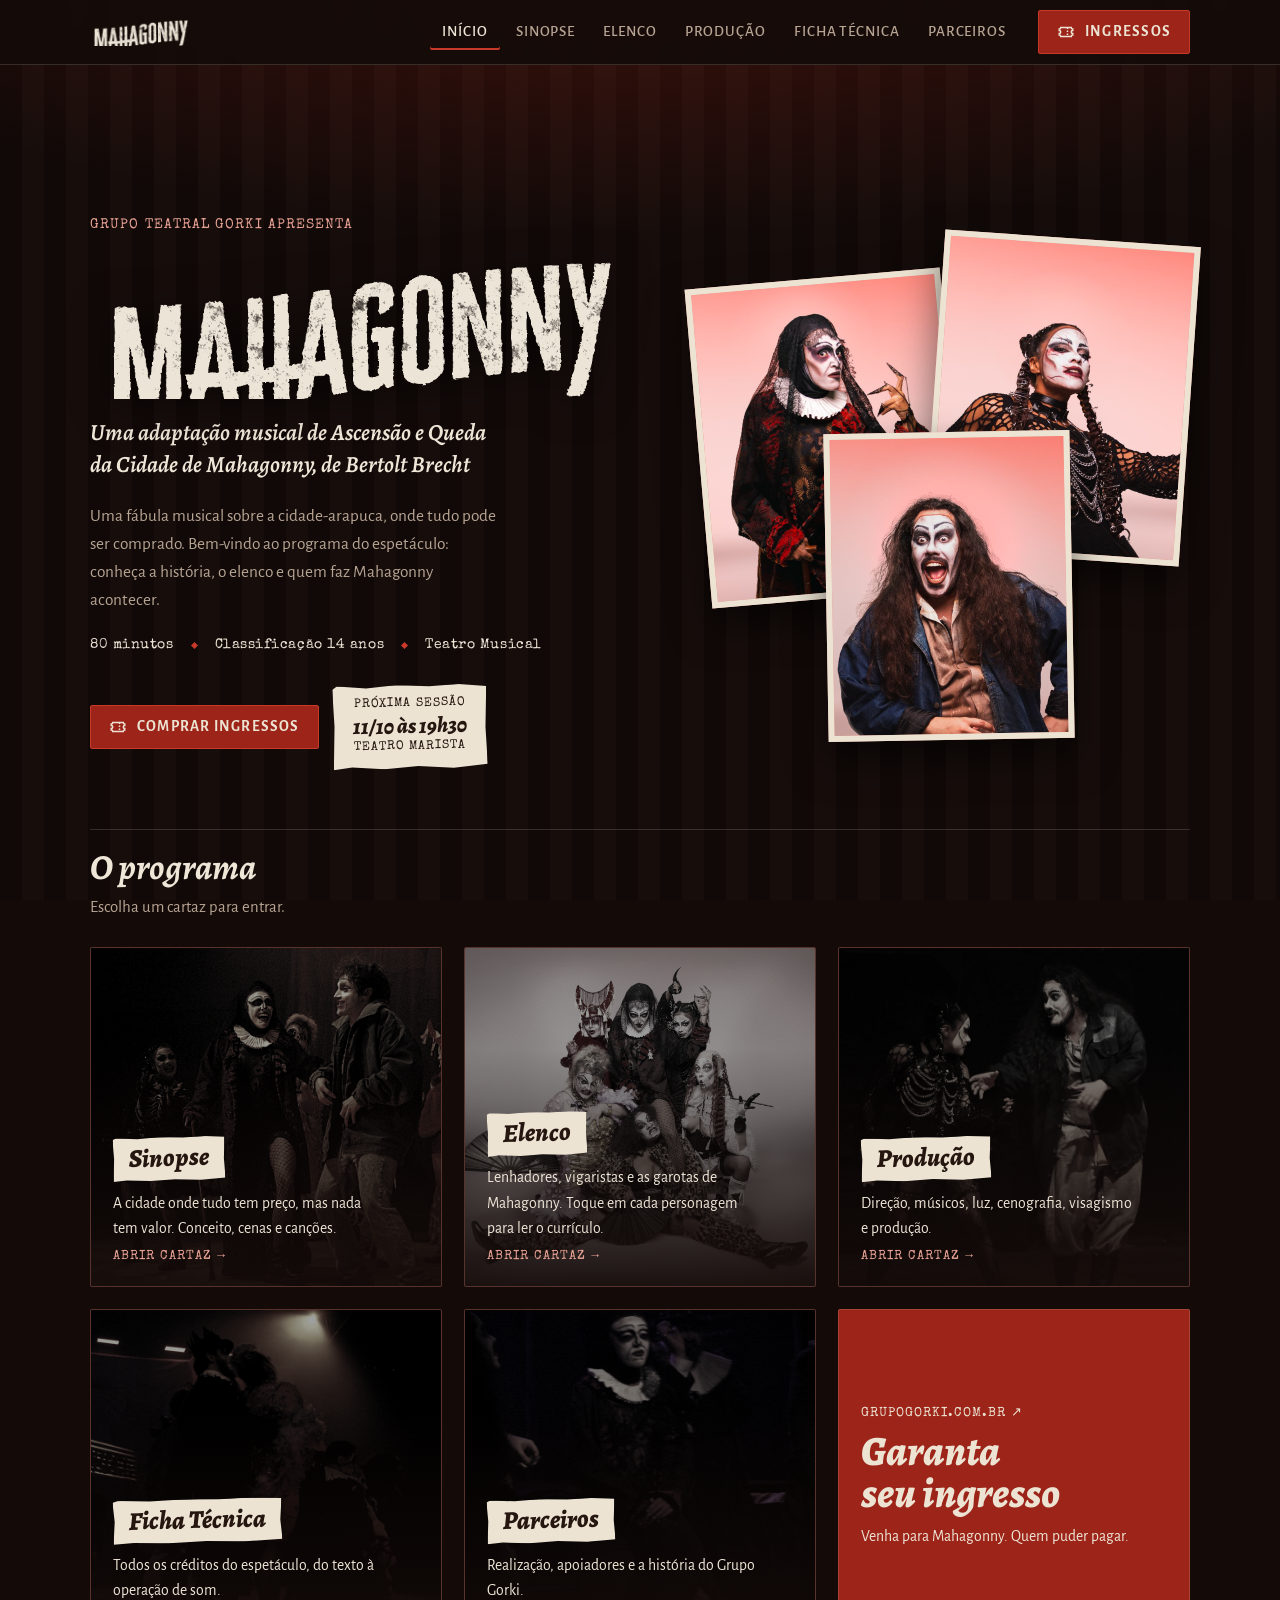
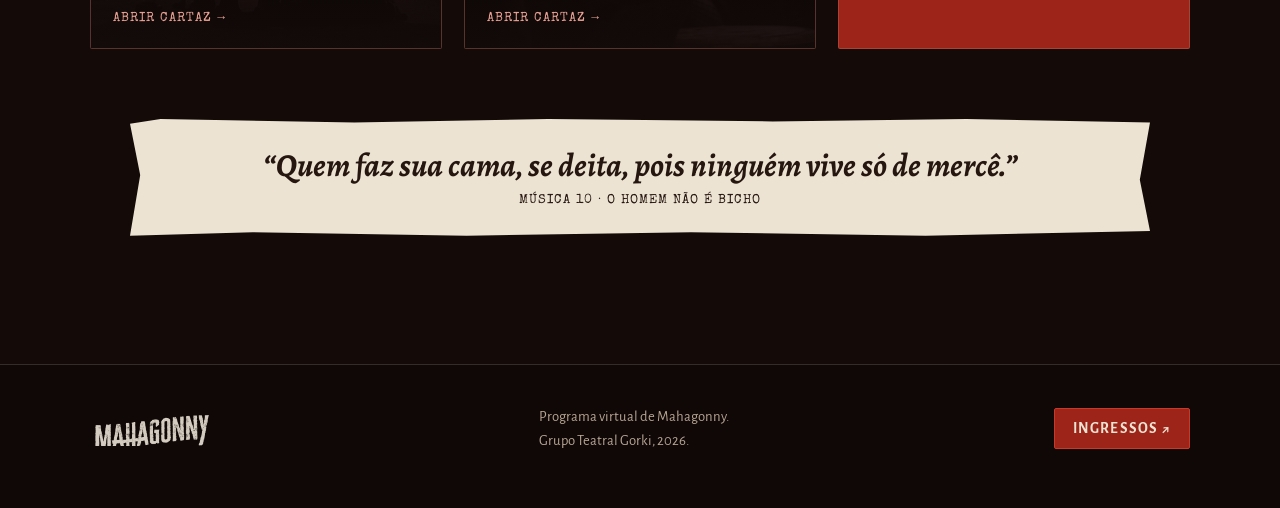
==== commit 2d1925c6: "Add files via upload" ====
--- a/index.html
+++ b/index.html
@@ -219,6 +219,7 @@
 .foot .wrap{display:flex;flex-wrap:wrap;gap:24px;align-items:center;justify-content:space-between}
 .foot img{height:34px;width:auto;opacity:.9}
 .foot p{color:var(--muted);font-size:.92rem;max-width:52ch}
+.foot-lines span{display:block}
 
 /* ---------- Currículo (modal) ---------- */
 dialog{border:0;padding:0;max-width:min(980px,calc(100vw - 32px));width:100%;max-height:calc(100dvh - 32px);background:var(--ink);color:var(--fg);border-radius:var(--r);box-shadow:0 30px 80px rgba(0,0,0,.7);overflow-y:auto;overflow-x:hidden;overscroll-behavior:contain;scrollbar-width:thin;scrollbar-color:var(--blood) transparent}
@@ -333,7 +334,7 @@
     </header>
     <div class="syn">
       <p class="syn-lead">Em uma cidade onde tudo pode ser comprado, personagens à deriva expõem o colapso de um sistema que transforma desejo, prazer e sobrevivência em mercadoria. Inspirado em <i>A Ascensão e Queda da Cidade de Mahagonny</i>, de Bertolt Brecht e Kurt Weill, o espetáculo do Grupo Gorki constrói uma fábula musical atravessada pelo grotesco, pela ruína e pela ironia, em que a canção surge como comentário crítico e ferramenta de enfrentamento. Entre a farsa e o ritual, o sagrado e o profano, Mahagonny revela-se menos como um lugar e mais como uma lógica: um mundo em que tudo tem preço, mas nada tem valor.</p>
-      <figure class="syn-photo"><img src="img/cena-30.jpg" alt="Stefany em cena, com casaco de oncinha, sob luz âmbar" loading="lazy"><figcaption class="credit">Foto de cena: Carlos Arantes</figcaption></figure>
+      <figure class="syn-photo"><img src="img/cena-30.jpg" alt="Stefany em cena, com casaco de oncinha, sob luz âmbar" loading="lazy"><figcaption class="credit">Fotografia de Carlos Arantes</figcaption></figure>
     </div>
 
     <div class="section-title"><h2>A montagem</h2></div>
@@ -443,8 +444,9 @@
       <p><b>Músicos:</b> Caio Vilela (regência), Eden Santos (piano), Izabela Ito (violoncelo) e Jão (violino).</p>
       <p><b>Concepção Cenográfica:</b> Beatriz Leite. <b>Cenógrafo e Cenotécnico:</b> Eliton Silva (Pita). <b>Concepção de Objetos Cênicos:</b> Ricardo Brabrikovisk e Eliton Silva. <b>Figurino:</b> Felipe Marques. <b>Visagismo:</b> Carol Camillo.</p>
       <p><b>Light Designer e Operação de Luz:</b> Gabriel Ferreira. <b>Operação de Som:</b> João Pedro Mendes.</p>
-      <p><b>Coordenação de Produção:</b> Giovanna Federzoni. <b>Produção Executiva:</b> Rafa Ramirez e Giovanna Federzoni. <b>Assistentes de Produção:</b> Milena Oliveira e Mikael Marceniuk. <b>Design Gráfico:</b> Lívia Azevedo. <b>Fotografia:</b> Danilo César. <b>Fotos de Cena:</b> Carlos Arantes.</p>
+      <p><b>Coordenação de Produção:</b> Giovanna Federzoni. <b>Produção Executiva:</b> Rafa Ramirez e Giovanna Federzoni. <b>Assistentes de Produção:</b> Milena Oliveira e Mikael Marceniuk. <b>Design Gráfico:</b> Lívia Azevedo. <b>Fotografia:</b> Danilo César.</p>
       <p><b>Realização e Produção:</b> Grupo Teatral Gorki. O espetáculo foi contemplado e desenvolvido com o acompanhamento do Programa de Qualificação em Artes (Teatro), realizado pela CULTSP PRO, Escolas de Profissionais da Cultura, sob orientação da artista e pesquisadora Lara Hassum.</p>
+      <span class="credit" style="color:inherit;opacity:.7;text-align:center">Fotografia de Carlos Arantes</span>
     </article>
   </div>
 </section>
@@ -501,7 +503,7 @@
 <footer class="foot">
   <div class="wrap">
     <img src="img/logo-mahagonny.png" alt="Mahagonny">
-    <p>Programa virtual de Mahagonny · Grupo Teatral Gorki, 2026. Fotos de cena: Carlos Arantes.</p>
+    <p class="foot-lines"><span>Programa virtual de Mahagonny.</span><span>Grupo Teatral Gorki, 2026.</span></p>
     <a class="btn-ticket" href="https://www.grupogorki.com.br/" target="_blank" rel="noopener">Ingressos ↗</a>
   </div>
 </footer>
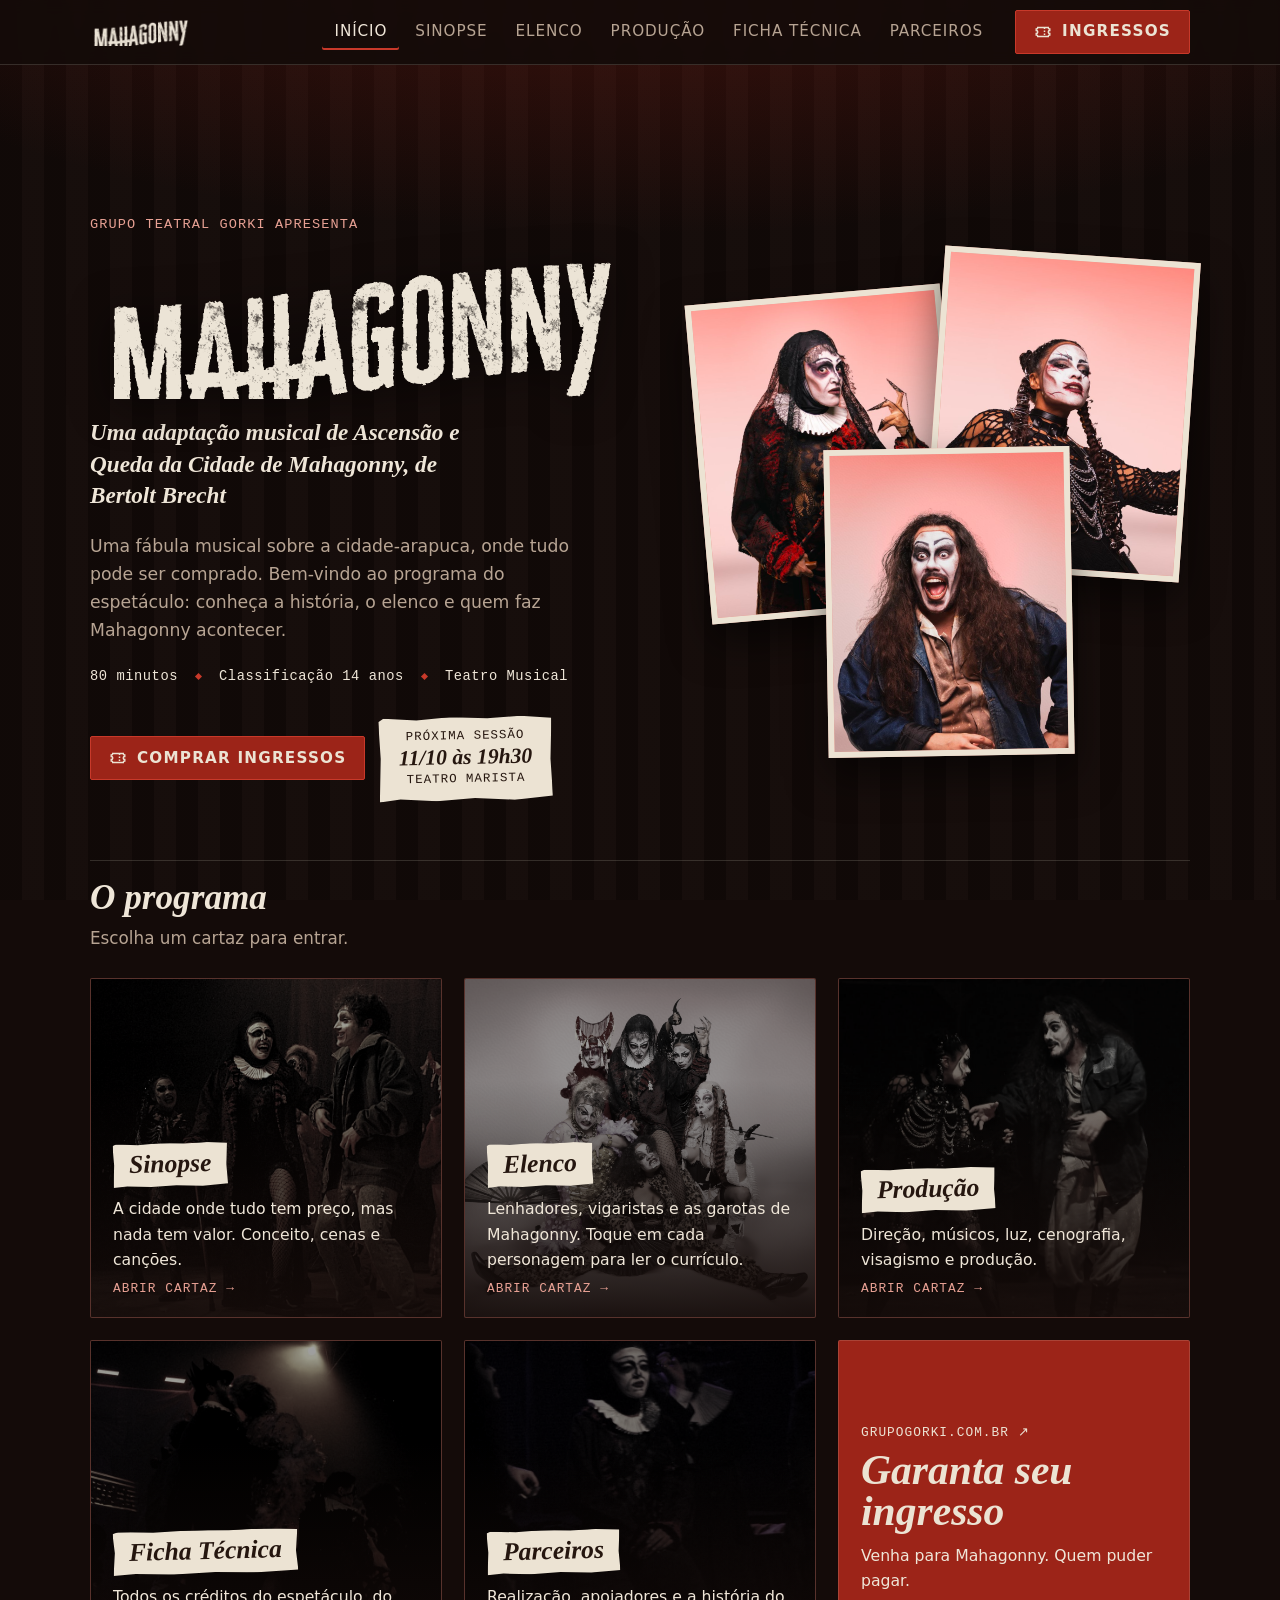
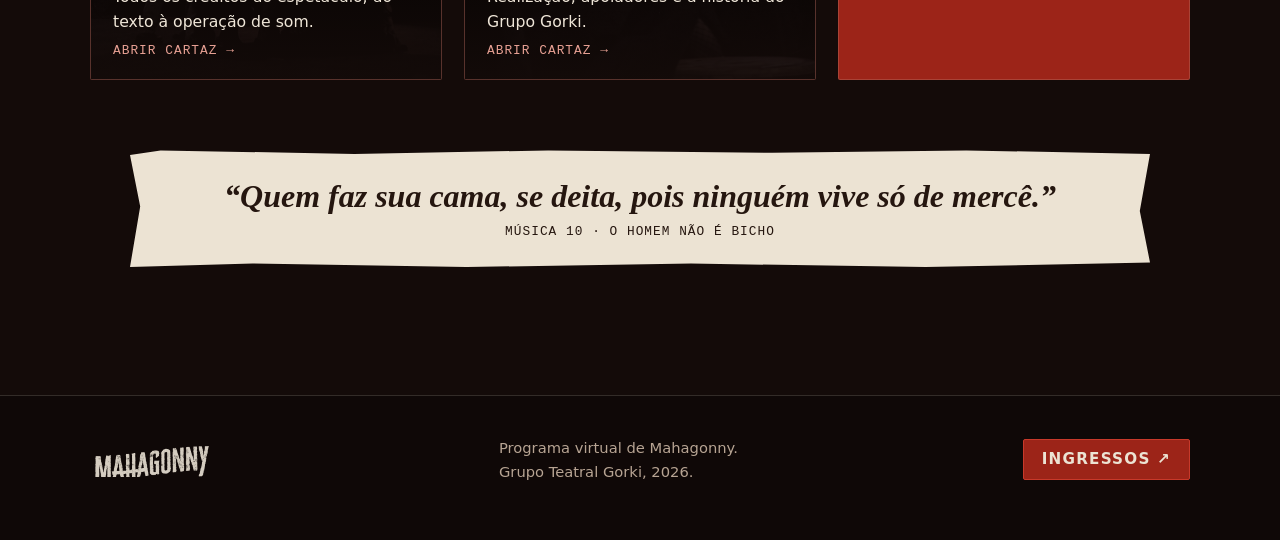
==== commit 79397ff3: "Add files via upload" ====
--- a/index.html
+++ b/index.html
@@ -1,6 +1,11 @@
 <!doctype html>
 <html lang="pt-BR">
 <head>
+<meta charset="utf-8">
+<meta name="viewport" content="width=device-width, initial-scale=1, viewport-fit=cover">
+<meta http-equiv="Content-Security-Policy" content="default-src 'none'; script-src 'self'; style-src 'self' https://fonts.googleapis.com; font-src https://fonts.gstatic.com; img-src 'self' data:; connect-src 'self'; manifest-src 'self'; base-uri 'none'; form-action 'none'; object-src 'none'; upgrade-insecure-requests">
+<meta name="referrer" content="strict-origin-when-cross-origin">
+<meta name="format-detection" content="telephone=no">
 <meta charset="utf-8">
 <meta name="viewport" content="width=device-width, initial-scale=1, viewport-fit=cover">
 <title>Programa Mahagonny</title>
@@ -14,247 +19,9 @@
 <meta property="og:description" content="Programa virtual de Mahagonny: sinopse, elenco, produção, ficha técnica e parceiros.">
 <meta property="og:image" content="img/garotas.jpg">
 <link rel="icon" type="image/png" href="img/favicon.png">
-<style>
-/* Layout: programa de teatro em cartazes brechtianos; uma página por vez, papel rasgado sobre cortina escura. Tema único, escuro, por escolha. */
-:root{
-  --ink:#140b09;          /* fundo: coxia */
-  --curtain:#3b100c;      /* veludo */
-  --blood:#9c2418;        /* acento: vermelho de cena */
-  --blood-hi:#c8392a;
-  --rose:#e8a194;         /* fundo rosado dos retratos */
-  --paper:#ece3d3;        /* papel dos cartazes */
-  --paper-ink:#25160f;
-  --fg:#efe6d8;
-  --muted:#b7a493;
-  --line:rgba(236,227,211,.16);
-  --f-display:"Alegreya", Georgia, "Times New Roman", serif;
-  --f-body:"Alegreya Sans", "Segoe UI", system-ui, sans-serif;
-  --f-type:"Special Elite", "Courier New", ui-monospace, monospace;
-  --r:2px;
-  --wrap:1180px;
-  color-scheme:dark;
-}
-*{box-sizing:border-box}
-body{
-  margin:0;background:var(--ink);color:var(--fg);
-  font:400 1.06rem/1.62 var(--f-body);
-  background-image:
-    radial-gradient(120% 60% at 50% -10%, rgba(156,36,24,.38), transparent 60%),
-    repeating-linear-gradient(90deg, rgba(0,0,0,.18) 0 22px, rgba(255,255,255,.012) 22px 44px);
-  background-attachment:fixed;
-  -webkit-font-smoothing:antialiased;
-}
-@media (prefers-reduced-motion:reduce){*{transition:none!important;animation:none!important}}
-a{color:inherit}
-img{max-width:100%;display:block}
-:focus-visible{outline:2px solid var(--rose);outline-offset:3px}
-.wrap{max-width:var(--wrap);margin-inline:auto;padding-inline:clamp(16px,4vw,40px)}
-h1,h2,h3{font-family:var(--f-display);text-wrap:balance;line-height:1.08;margin:0}
-p{margin:0}
-
-/* ---------- Cabeçalho ---------- */
-.top{position:sticky;top:env(safe-area-inset-top,0px);z-index:20;background:rgba(20,11,9,.92);backdrop-filter:blur(8px);border-bottom:1px solid var(--line)}
-.top .wrap{display:flex;align-items:center;gap:20px;min-height:64px}
-.brand{display:flex;align-items:center;flex-shrink:0;text-decoration:none}
-.brand img{height:28px;width:auto}
-.nav{display:flex;gap:4px;margin-left:auto;align-items:center}
-.nav a{font:500 .95rem/1 var(--f-body);letter-spacing:.06em;text-transform:uppercase;text-decoration:none;padding:10px 12px;color:var(--muted);border-radius:var(--r)}
-.nav a:hover{color:var(--fg)}
-.nav a[aria-current="page"]{color:var(--fg);box-shadow:inset 0 -2px 0 var(--blood-hi)}
-.btn-ticket{display:inline-flex;align-items:center;gap:10px;background:var(--blood);color:var(--paper);text-decoration:none;font:700 .95rem/1 var(--f-body);letter-spacing:.08em;text-transform:uppercase;padding:12px 18px;border-radius:var(--r);border:1px solid var(--blood-hi);transition:background .2s,transform .2s;flex-shrink:0}
-.btn-ticket:hover{background:var(--blood-hi);transform:translateY(-1px)}
-.btn-ticket svg{width:18px;height:18px}
-.menu-toggle{display:none;margin-left:auto;background:none;border:1px solid var(--line);color:var(--fg);padding:9px 12px;border-radius:var(--r);font:600 .9rem/1 var(--f-body);letter-spacing:.08em;text-transform:uppercase;cursor:pointer}
-@media (max-width:920px){
-  .menu-toggle{display:block}
-  .nav{display:none;position:absolute;left:0;right:0;top:100%;flex-direction:column;align-items:stretch;background:var(--ink);border-bottom:1px solid var(--line);padding:8px clamp(16px,4vw,40px) 16px}
-  .nav.open{display:flex}
-  .nav a{padding:14px 4px;border-bottom:1px solid var(--line)}
-  .nav a[aria-current="page"]{box-shadow:none;color:var(--rose)}
-  .top .btn-ticket{padding:10px 12px;font-size:.82rem}
-}
-@media (max-width:420px){.top .btn-ticket span{display:none}}
-
-/* ---------- Componentes ---------- */
-.placard{display:inline-block;font:400 .85rem/1.3 var(--f-type);letter-spacing:.08em;text-transform:uppercase;color:var(--rose)}
-.paper{background:var(--paper);color:var(--paper-ink);
-  clip-path:polygon(0 4%,3% 0,22% 3%,41% 0,63% 2%,82% 0,100% 3%,99% 52%,100% 96%,78% 100%,55% 97%,33% 100%,12% 97%,0 100%,1% 48%)}
-.page{display:none;padding-block:clamp(36px,6vw,72px) 96px}
-.page.active{display:block}
-.page-head{display:grid;gap:14px;max-width:62ch;margin-bottom:clamp(32px,5vw,56px)}
-.page-head h1{font-size:clamp(2.5rem,6vw,4.4rem);font-weight:800;font-style:italic;letter-spacing:-.01em}
-.page-head p{color:var(--muted);font-size:1.12rem}
-.section-title{display:grid;gap:8px;border-top:1px solid var(--line);padding-top:18px;margin:56px 0 26px}
-.section-title h2{font-size:clamp(1.6rem,3vw,2.2rem);font-style:italic;font-weight:700}
-.section-title p{color:var(--muted);max-width:62ch;font-size:1.05rem}
-.credit{font:400 .78rem/1.4 var(--f-type);color:var(--muted);letter-spacing:.04em}
-
-/* ---------- Início ---------- */
-.hero{display:grid;grid-template-columns:1.05fr .95fr;gap:clamp(28px,5vw,64px);align-items:center;padding-block:clamp(32px,6vw,72px) 32px}
-.hero-logo{width:min(100%,620px);height:auto;filter:drop-shadow(0 6px 20px rgba(0,0,0,.6))}
-.hero-sub{font:italic 600 clamp(1.15rem,2vw,1.45rem)/1.35 var(--f-display);margin-top:18px;max-width:36ch}
-.hero-tag{margin-top:22px;max-width:46ch;color:var(--muted);font-size:1.08rem}
-.hero-meta{display:flex;flex-wrap:wrap;gap:8px 18px;margin-top:22px;font:400 .86rem/1.4 var(--f-type);color:var(--fg);letter-spacing:.04em}
-.hero-meta span{display:inline-flex;gap:6px;align-items:center}
-.hero-meta span+span::before{content:"";width:5px;height:5px;background:var(--blood-hi);transform:rotate(45deg);margin-right:12px}
-.hero-actions{display:flex;flex-wrap:wrap;gap:14px;margin-top:30px;align-items:center}
-.session{padding:12px 20px 14px;transform:rotate(-1.2deg);display:inline-grid;gap:2px;text-align:center}
-.session b{font:800 italic 1.35rem/1.1 var(--f-display)}
-.session small{font:400 .78rem/1.2 var(--f-type);letter-spacing:.08em;text-transform:uppercase}
-.collage{position:relative;aspect-ratio:1/1.02;max-width:520px;width:100%;justify-self:center}
-.collage figure{position:absolute;margin:0;background:var(--rose);box-shadow:0 18px 40px rgba(0,0,0,.55);border:6px solid var(--paper);overflow:hidden}
-.collage figure img{width:100%;height:100%;object-fit:cover}
-.collage .c1{width:52%;aspect-ratio:4/5;left:0;top:8%;transform:rotate(-5deg)}
-.collage .c2{width:52%;aspect-ratio:4/5;right:0;top:0;transform:rotate(4deg);z-index:2}
-.collage .c3{width:50%;aspect-ratio:4/5;left:26%;bottom:0;transform:rotate(-1deg);z-index:3}
-.quote-band{margin-top:clamp(40px,6vw,70px);padding:26px clamp(20px,4vw,40px);font:italic 700 clamp(1.3rem,3vw,2rem)/1.25 var(--f-display);text-align:center}
-.quote-band cite{display:block;margin-top:8px;font:400 .8rem/1.3 var(--f-type);font-style:normal;letter-spacing:.08em;text-transform:uppercase}
-
-.tiles{display:grid;grid-template-columns:repeat(3,minmax(0,1fr));gap:22px;margin-top:22px}
-.tile{position:relative;display:flex;flex-direction:column;text-decoration:none;min-height:340px;background:var(--curtain);overflow:hidden;border:1px solid var(--line);border-radius:var(--r);isolation:isolate}
-.tile img{position:absolute;inset:0;width:100%;height:100%;object-fit:cover;z-index:-2;filter:grayscale(.85) contrast(1.05) brightness(.62);transition:filter .45s,transform .6s}
-.tile::after{content:"";position:absolute;inset:0;z-index:-1;background:linear-gradient(180deg,rgba(20,11,9,0) 30%,rgba(20,11,9,.92))}
-.tile:hover img,.tile:focus-visible img{filter:none;transform:scale(1.04)}
-.tile .inner{margin-top:auto;padding:22px;display:grid;gap:10px}
-.tile .label{justify-self:start;padding:8px 16px 10px;transform:rotate(-1.5deg);transition:transform .3s}
-.tile:hover .label{transform:rotate(0)}
-.tile .label h2{font:800 italic 1.6rem/1 var(--f-display)}
-.tile p{color:var(--fg);font-size:.98rem;max-width:34ch}
-.tile .go{font:400 .8rem/1 var(--f-type);letter-spacing:.08em;color:var(--rose);text-transform:uppercase}
-.tile.ticket{background:var(--blood);justify-content:center}
-.tile.ticket::after{display:none}
-.tile.ticket .inner{margin:auto 0}
-.tile.ticket h2{font:800 italic clamp(2rem,3.4vw,2.6rem)/1 var(--f-display);color:var(--paper)}
-.tile.ticket .go{color:var(--paper)}
-@media (max-width:980px){.tiles{grid-template-columns:repeat(2,minmax(0,1fr))}}
-@media (max-width:820px){.hero{grid-template-columns:1fr}.collage{max-width:420px}}
-@media (max-width:560px){.tiles{grid-template-columns:1fr}.tile{min-height:260px}}
-
-/* ---------- Sinopse ---------- */
-.syn{display:grid;grid-template-columns:minmax(0,1.2fr) minmax(0,.8fr);gap:clamp(28px,5vw,64px);align-items:start}
-.syn-lead{font:500 clamp(1.25rem,2.2vw,1.55rem)/1.5 var(--f-display);max-width:60ch}
-.syn-lead::first-letter{float:left;font:800 italic 4.6em/.78 var(--f-display);margin:.06em .1em 0 0;color:var(--blood-hi)}
-.syn-photo{margin:0;display:grid;gap:8px}
-.syn-photo img{width:100%;aspect-ratio:4/5;object-fit:cover;border:6px solid var(--paper);transform:rotate(1.5deg);box-shadow:0 18px 40px rgba(0,0,0,.5)}
-.cols2{display:grid;grid-template-columns:repeat(2,minmax(0,1fr));gap:clamp(24px,4vw,48px)}
-.cols2 article{display:grid;gap:12px;align-content:start}
-.cols2 h3{font:700 italic 1.5rem/1.15 var(--f-display)}
-.cols2 p{color:var(--fg);max-width:62ch}
-.pull{border-left:3px solid var(--blood-hi);padding-left:18px;font:italic 600 1.2rem/1.45 var(--f-display);color:var(--paper)}
-.acts{display:grid;grid-template-columns:minmax(0,1.25fr) minmax(0,.75fr);gap:clamp(24px,4vw,48px);align-items:start}
-.scenes{list-style:none;margin:0;padding:0;display:grid;gap:10px;counter-reset:cena}
-.scenes li{counter-increment:cena;display:grid;grid-template-columns:4.2rem minmax(0,1fr);gap:14px;align-items:baseline;padding:10px 0;border-bottom:1px dashed var(--line)}
-.scenes li::before{content:"Cena " counter(cena,decimal-leading-zero);font:400 .78rem/1.2 var(--f-type);color:var(--rose);letter-spacing:.04em;text-transform:uppercase}
-.scenes b{font:700 1.08rem/1.35 var(--f-display)}
-.songs{padding:26px 26px 30px;display:grid;gap:14px}
-.songs h3{font:800 italic 1.5rem/1 var(--f-display)}
-.songs ol{margin:0;padding-left:1.8em;display:grid;gap:5px;font-variant-numeric:tabular-nums}
-.songs li{font:500 1.02rem/1.35 var(--f-body)}
-.songs li::marker{font:400 .8rem var(--f-type);color:var(--blood)}
-.songs small{font:400 .78rem/1.4 var(--f-type);letter-spacing:.03em}
-@media (max-width:860px){.syn,.acts,.cols2{grid-template-columns:1fr}.syn-photo{max-width:380px}}
-
-/* ---------- Elenco / Produção ---------- */
-.cast-grid{display:grid;grid-template-columns:repeat(4,minmax(0,1fr));gap:28px 22px}
-.card{all:unset;box-sizing:border-box;cursor:pointer;display:grid;gap:0;position:relative;text-align:left;border-radius:var(--r)}
-.card .ph{position:relative;aspect-ratio:4/5;overflow:hidden;background:var(--rose);border:1px solid var(--line)}
-.card .ph img{width:100%;height:100%;object-fit:cover;transition:transform .5s,filter .4s}
-.card:hover .ph img,.card:focus-visible .ph img{transform:scale(1.05)}
-.card .say{position:absolute;inset:auto 0 0 0;padding:44px 16px 54px;background:linear-gradient(180deg,transparent,rgba(20,11,9,.9));font:italic 600 1.02rem/1.3 var(--f-display);color:var(--paper);opacity:0;transform:translateY(8px);transition:opacity .3s,transform .3s}
-.card:hover .say,.card:focus-visible .say{opacity:1;transform:none}
-.card .tag{justify-self:center;margin-top:-30px;position:relative;z-index:2;padding:9px 22px 11px;text-align:center;min-width:72%;transform:rotate(-1deg);transition:transform .3s}
-.card:hover .tag{transform:rotate(0)}
-.card .tag b{display:block;font:800 italic 1.45rem/1 var(--f-display);text-transform:uppercase;letter-spacing:.02em}
-.card .by{display:block;margin-top:10px;text-align:center;font:500 1.06rem/1.25 var(--f-display)}
-.card .by em{font-style:normal;color:var(--muted);font:400 .82rem/1 var(--f-body);display:block;margin-bottom:3px;letter-spacing:.06em;text-transform:uppercase}
-.card .hint{display:block;text-align:center;margin-top:6px;font:400 .74rem/1 var(--f-type);color:var(--rose);letter-spacing:.06em;text-transform:uppercase}
-.card:focus-visible{outline:2px solid var(--rose);outline-offset:6px}
-.card .nick{display:block;font:400 .72rem/1.2 var(--f-type);letter-spacing:.04em;margin-top:4px;text-transform:none}
-
-@media (min-width:1061px){.cast-grid.five{grid-template-columns:repeat(5,minmax(0,1fr))}.cast-grid.five .tag b{font-size:1.25rem}}
-.crew-grid{display:grid;grid-template-columns:repeat(5,minmax(0,1fr));gap:26px 20px}
-.crew .ph{aspect-ratio:4/5;background:#2a1712}
-.crew .tag{display:none}
-.crew .role{display:block;margin-top:12px;font:400 .76rem/1.35 var(--f-type);color:var(--rose);letter-spacing:.05em;text-transform:uppercase}
-.crew .name{display:block;margin-top:4px;font:700 1.18rem/1.2 var(--f-display)}
-.crew .ph .mono{position:absolute;inset:0;display:grid;place-items:center;font:800 italic 3.4rem/1 var(--f-display);color:var(--rose);background:
-  repeating-linear-gradient(90deg, rgba(0,0,0,.25) 0 14px, transparent 14px 28px), var(--curtain)}
-.crew.nocv{cursor:default}
-.crew.nocv .hint{color:var(--muted)}
-@media (max-width:1060px){.cast-grid{grid-template-columns:repeat(3,minmax(0,1fr))}.crew-grid{grid-template-columns:repeat(4,minmax(0,1fr))}}
-@media (max-width:720px){.cast-grid,.crew-grid{grid-template-columns:repeat(2,minmax(0,1fr))}.card .tag b{font-size:1.15rem}.card .say{display:none}}
-.ensemble{display:grid;grid-template-columns:repeat(2,minmax(0,1fr));gap:22px;margin-top:56px}
-.ensemble figure{margin:0;display:grid;gap:8px}
-.ensemble img{width:100%;aspect-ratio:5/4;object-fit:cover;border:1px solid var(--line)}
-@media (max-width:640px){.ensemble{grid-template-columns:1fr}}
-
-/* ---------- Ficha técnica ---------- */
-.ficha{max-width:760px;padding:clamp(28px,5vw,52px) clamp(22px,5vw,56px) clamp(34px,5vw,60px);display:grid;gap:18px}
-.ficha h2{font:800 italic clamp(1.8rem,4vw,2.6rem)/1 var(--f-display);text-align:center}
-.ficha .sub{text-align:center;font:400 .82rem/1.4 var(--f-type);letter-spacing:.08em;text-transform:uppercase}
-.ficha p{font:400 1.08rem/1.75 var(--f-body);text-align:justify;hyphens:auto}
-.ficha p b{font:700 italic 1.05em var(--f-display)}
-.ficha hr{border:0;border-top:1px dashed rgba(37,22,15,.35);margin:4px 0}
-.facts{display:flex;flex-wrap:wrap;justify-content:center;gap:8px 22px;font:400 .85rem/1.3 var(--f-type);letter-spacing:.04em}
-
-/* ---------- Parceiros ---------- */
-.partners{display:grid;gap:40px}
-.p-group{display:grid;gap:16px}
-.p-row{display:grid;grid-template-columns:repeat(auto-fit,minmax(200px,1fr));gap:18px}
-.p-card{background:#fff;border-radius:var(--r);display:grid;place-items:center;padding:26px 22px;min-height:132px;border:1px solid var(--line)}
-.p-card img{max-height:62px;width:auto;object-fit:contain}
-.p-card.wide img{max-height:56px}
-.p-text{padding:22px 24px 26px;display:grid;gap:6px;max-width:720px}
-.p-text b{font:800 italic 1.3rem/1.15 var(--f-display)}
-.about{display:grid;grid-template-columns:minmax(0,1.3fr) minmax(0,.7fr);gap:clamp(24px,4vw,56px);align-items:start;margin-top:12px}
-.about p+p{margin-top:14px}
-.about p{max-width:64ch}
-.contact{border:1px solid var(--line);padding:22px;display:grid;gap:12px;border-radius:var(--r)}
-.contact dt{font:400 .74rem/1 var(--f-type);color:var(--rose);letter-spacing:.06em;text-transform:uppercase}
-.contact dd{margin:4px 0 0;font-size:1.04rem;user-select:all}
-@media (max-width:820px){.about{grid-template-columns:1fr}}
-
-/* ---------- Rodapé ---------- */
-.foot{border-top:1px solid var(--line);padding-block:40px 56px;background:rgba(0,0,0,.25)}
-.foot .wrap{display:flex;flex-wrap:wrap;gap:24px;align-items:center;justify-content:space-between}
-.foot img{height:34px;width:auto;opacity:.9}
-.foot p{color:var(--muted);font-size:.92rem;max-width:52ch}
-.foot-lines span{display:block}
-
-/* ---------- Currículo (modal) ---------- */
-dialog{border:0;padding:0;max-width:min(980px,calc(100vw - 32px));width:100%;max-height:calc(100dvh - 32px);background:var(--ink);color:var(--fg);border-radius:var(--r);box-shadow:0 30px 80px rgba(0,0,0,.7);overflow-y:auto;overflow-x:hidden;overscroll-behavior:contain;scrollbar-width:thin;scrollbar-color:var(--blood) transparent}
-dialog::backdrop{background:rgba(8,4,3,.82);backdrop-filter:blur(3px)}
-body.cv-open{overflow:hidden}
-.cv{display:grid;grid-template-columns:minmax(0,.8fr) minmax(0,1.2fr);align-items:start}
-.cv-photo{background:var(--rose);position:sticky;top:0;height:calc(100dvh - 32px);max-height:760px;overflow:hidden}
-.cv-photo img{width:100%;height:100%;object-fit:cover;position:absolute;inset:0}
-.cv-photo .mono{position:absolute;inset:0;display:grid;place-items:center;font:800 italic 6rem/1 var(--f-display);color:var(--rose);background:var(--curtain)}
-.cv-photo .tag{position:absolute;left:50%;bottom:22px;transform:translateX(-50%) rotate(-1.5deg);padding:9px 24px 11px;text-align:center;white-space:nowrap}
-.cv-photo .tag b{font:800 italic 1.6rem/1 var(--f-display);text-transform:uppercase}
-.cv-bar{position:sticky;top:0;z-index:5;display:flex;align-items:center;gap:14px;padding:12px clamp(20px,4vw,44px) 12px;background:rgba(20,11,9,.94);backdrop-filter:blur(6px);border-bottom:1px solid transparent;transition:border-color .2s}
-.cv-bar.stuck{border-bottom-color:var(--line)}
-.cv-mini{flex:1;min-width:0;font:700 italic 1.1rem/1.2 var(--f-display);white-space:nowrap;overflow:hidden;text-overflow:ellipsis;opacity:0;transform:translateY(4px);transition:opacity .25s,transform .25s}
-.cv-bar.stuck .cv-mini{opacity:1;transform:none}
-.cv-progress{position:absolute;left:0;bottom:-1px;height:2px;width:100%;background:var(--blood-hi);transform-origin:left;transform:scaleX(0)}
-.cv-body{padding:4px clamp(24px,4vw,44px) clamp(28px,4vw,44px);display:grid;gap:16px;align-content:start}
-.cv-body h2{font:800 italic clamp(2rem,4vw,2.8rem)/1.02 var(--f-display)}
-.cv-role{font:400 .84rem/1.4 var(--f-type);color:var(--rose);letter-spacing:.06em;text-transform:uppercase}
-.cv-quote{font:italic 600 1.2rem/1.4 var(--f-display);color:var(--paper);border-left:3px solid var(--blood-hi);padding-left:16px}
-.cv-resumo{font:500 1.12rem/1.6 var(--f-display);color:var(--paper)}
-.cv-body h3{font:400 .78rem/1 var(--f-type);letter-spacing:.1em;text-transform:uppercase;color:var(--muted);border-top:1px solid var(--line);padding-top:16px;margin-top:6px}
-.cv-long{display:grid;gap:12px}
-.cv-long p{max-width:66ch;color:var(--fg)}
-.cv-empty{color:var(--muted);font-style:italic}
-.close{flex-shrink:0;margin-left:auto;background:var(--paper);color:var(--paper-ink);border:0;width:42px;height:42px;border-radius:50%;font:700 1.4rem/1 var(--f-body);cursor:pointer;box-shadow:0 4px 14px rgba(0,0,0,.5)}
-.cv-nav{display:flex;gap:10px;flex-wrap:wrap;padding-top:8px}
-.cv-nav button{background:none;border:1px solid var(--line);color:var(--fg);padding:9px 14px;border-radius:var(--r);font:500 .9rem/1 var(--f-body);cursor:pointer}
-.cv-nav button:hover{border-color:var(--rose)}
-@media (max-width:760px){
-  dialog{max-height:calc(100dvh - 24px);overflow:auto}
-  .cv{grid-template-columns:1fr}
-  .cv-photo{position:relative;height:auto;aspect-ratio:1/1;max-height:none}
-}
-</style>
+<link rel="stylesheet" href="styles.css?v=20261003">
+<script src="data.js?v=20261003" defer></script>
+<script src="app.js?v=20261003" defer></script>
 </head>
 <body>
 <header class="top">
@@ -269,13 +36,15 @@
       <a href="#ficha">Ficha Técnica</a>
       <a href="#parceiros">Parceiros</a>
     </nav>
-    <a class="btn-ticket" href="https://www.grupogorki.com.br/" target="_blank" rel="noopener">
+    <a class="btn-ticket" href="https://www.grupogorki.com.br/" target="_blank" rel="noopener noreferrer">
       <svg viewBox="0 0 24 24" fill="none" stroke="currentColor" stroke-width="2" aria-hidden="true"><path d="M3 8a2 2 0 0 0 2-2h14a2 2 0 0 0 2 2v2a2 2 0 0 0 0 4v2a2 2 0 0 0-2 2H5a2 2 0 0 0-2-2v-2a2 2 0 0 0 0-4z"/><path d="M14 6v12" stroke-dasharray="2 2"/></svg>
       <span>Ingressos</span>
     </a>
   </div>
 </header>
 
+<noscript><p class="noscript">Este programa precisa de JavaScript para mostrar o elenco, a equipe e os currículos. As demais seções aparecem normalmente.</p></noscript>
+<div class="load-error" id="loadError" role="alert" hidden>Não foi possível carregar parte do programa. Recarregue a página.</div>
 <main>
 <!-- ================= INÍCIO ================= -->
 <section class="page active" id="p-inicio" data-page="inicio">
@@ -283,12 +52,12 @@
     <div class="hero">
       <div>
         <span class="placard">Grupo Teatral Gorki apresenta</span>
-        <h1 style="margin-top:14px"><img class="hero-logo" src="img/logo-mahagonny.png" alt="Mahagonny"></h1>
+        <h1 class="hero-title"><img class="hero-logo" src="img/logo-mahagonny.png" alt="Mahagonny"></h1>
         <p class="hero-sub">Uma adaptação musical de <i>Ascensão e Queda da Cidade de Mahagonny</i>, de Bertolt Brecht</p>
         <p class="hero-tag">Uma fábula musical sobre a cidade-arapuca, onde tudo pode ser comprado. Bem-vindo ao programa do espetáculo: conheça a história, o elenco e quem faz Mahagonny acontecer.</p>
         <div class="hero-meta"><span>80 minutos</span><span>Classificação 14 anos</span><span>Teatro Musical</span></div>
         <div class="hero-actions">
-          <a class="btn-ticket" href="https://www.grupogorki.com.br/" target="_blank" rel="noopener">
+          <a class="btn-ticket" href="https://www.grupogorki.com.br/" target="_blank" rel="noopener noreferrer">
             <svg viewBox="0 0 24 24" fill="none" stroke="currentColor" stroke-width="2" aria-hidden="true"><path d="M3 8a2 2 0 0 0 2-2h14a2 2 0 0 0 2 2v2a2 2 0 0 0 0 4v2a2 2 0 0 0-2 2H5a2 2 0 0 0-2-2v-2a2 2 0 0 0 0-4z"/><path d="M14 6v12" stroke-dasharray="2 2"/></svg>
             Comprar ingressos
           </a>
@@ -302,7 +71,7 @@
       </div>
     </div>
 
-    <div class="section-title" style="margin-top:28px">
+    <div class="section-title st-program">
       <h2>O programa</h2>
       <p>Escolha um cartaz para entrar.</p>
     </div>
@@ -317,7 +86,7 @@
         <div class="inner"><div class="label paper"><h2>Ficha Técnica</h2></div><p>Todos os créditos do espetáculo, do texto à operação de som.</p><span class="go">Abrir cartaz →</span></div></a>
       <a class="tile" href="#parceiros"><img src="img/cena-01.jpg" alt="" loading="lazy">
         <div class="inner"><div class="label paper"><h2>Parceiros</h2></div><p>Realização, apoiadores e a história do Grupo Gorki.</p><span class="go">Abrir cartaz →</span></div></a>
-      <a class="tile ticket" href="https://www.grupogorki.com.br/" target="_blank" rel="noopener">
+      <a class="tile ticket" href="https://www.grupogorki.com.br/" target="_blank" rel="noopener noreferrer">
         <div class="inner"><span class="go">grupogorki.com.br ↗</span><h2>Garanta seu ingresso</h2><p>Venha para Mahagonny. Quem puder pagar.</p></div></a>
     </nav>
 
@@ -376,7 +145,7 @@
         <li><b>Nas últimas semanas da cidade-arapuca</b></li>
       </ol>
       <aside class="songs paper" aria-label="Números musicais">
-        <span class="placard" style="color:var(--blood)">Repertório</span>
+        <span class="placard on-paper">Repertório</span>
         <h3>Números musicais</h3>
         <ol>
           <li>A Cidade Mahagonny</li>
@@ -446,7 +215,7 @@
       <p><b>Light Designer e Operação de Luz:</b> Gabriel Ferreira. <b>Operação de Som:</b> João Pedro Mendes.</p>
       <p><b>Coordenação de Produção:</b> Giovanna Federzoni. <b>Produção Executiva:</b> Rafa Ramirez e Giovanna Federzoni. <b>Assistentes de Produção:</b> Milena Oliveira e Mikael Marceniuk. <b>Design Gráfico:</b> Lívia Azevedo. <b>Fotografia:</b> Danilo César.</p>
       <p><b>Realização e Produção:</b> Grupo Teatral Gorki. O espetáculo foi contemplado e desenvolvido com o acompanhamento do Programa de Qualificação em Artes (Teatro), realizado pela CULTSP PRO, Escolas de Profissionais da Cultura, sob orientação da artista e pesquisadora Lara Hassum.</p>
-      <span class="credit" style="color:inherit;opacity:.7;text-align:center">Fotografia de Carlos Arantes</span>
+      <span class="credit ficha-credit">Fotografia de Carlos Arantes</span>
     </article>
   </div>
 </section>
@@ -462,7 +231,7 @@
     <div class="partners">
       <div class="p-group">
         <span class="placard">Realização</span>
-        <div class="p-row" style="grid-template-columns:repeat(auto-fit,minmax(200px,280px))">
+        <div class="p-row p-row-single">
           <div class="p-card"><img src="img/logo-gorki.png" alt="Grupo Gorki"></div>
         </div>
       </div>
@@ -489,8 +258,8 @@
         <p>Em 2025, participou do 9º Festival Internacional de Teatro de Ribeirão Preto com o espetáculo <i>Cão</i>, com o qual também foi selecionado para o 22º Festival de Teatro de Limoeiro, em Pernambuco.</p>
       </div>
       <dl class="contact">
-        <div><dt>Site e ingressos</dt><dd><a href="https://www.grupogorki.com.br/" target="_blank" rel="noopener">grupogorki.com.br</a></dd></div>
-        <div><dt>Instagram</dt><dd><a href="https://www.instagram.com/grupoteatralgorki/" target="_blank" rel="noopener">@grupoteatralgorki</a></dd></div>
+        <div><dt>Site e ingressos</dt><dd><a href="https://www.grupogorki.com.br/" target="_blank" rel="noopener noreferrer">grupogorki.com.br</a></dd></div>
+        <div><dt>Instagram</dt><dd><a href="https://www.instagram.com/grupoteatralgorki/" target="_blank" rel="noopener noreferrer">@grupoteatralgorki</a></dd></div>
         <div><dt>E-mail</dt><dd>producaocultural@grupoteatralgorki.com</dd></div>
         <div><dt>Telefone</dt><dd>(16) 98142-3000</dd></div>
         <div><dt>Endereço</dt><dd>Rua Iara, 42, Jardim Macedo, Ribeirão Preto/SP</dd></div>
@@ -504,7 +273,7 @@
   <div class="wrap">
     <img src="img/logo-mahagonny.png" alt="Mahagonny">
     <p class="foot-lines"><span>Programa virtual de Mahagonny.</span><span>Grupo Teatral Gorki, 2026.</span></p>
-    <a class="btn-ticket" href="https://www.grupogorki.com.br/" target="_blank" rel="noopener">Ingressos ↗</a>
+    <a class="btn-ticket" href="https://www.grupogorki.com.br/" target="_blank" rel="noopener noreferrer">Ingressos ↗</a>
   </div>
 </footer>
 
@@ -526,138 +295,5 @@
     </div>
   </div>
 </dialog>
-
-<script src="data.js"></script>
-<script>
-(function(){
-  const P = window.PEOPLE, CAST = window.CAST, CREW = window.CREW;
-  const $ = s => document.querySelector(s);
-  const esc = s => String(s).replace(/[&<>"]/g, c => ({'&':'&amp;','<':'&lt;','>':'&gt;','"':'&quot;'}[c]));
-  const initials = n => n.replace(/\(.*?\)/g,'').trim().split(/\s+/).filter(Boolean).map(w=>w[0]).slice(0,2).join('');
-  const hasCV = id => P[id] && (P[id].resumo || P[id].longo);
-
-  /* Lista ordenada de entradas abríveis, por página, para navegar no modal */
-  const entries = { elenco: [], producao: [] };
-
-  /* ---- Elenco ---- */
-  const castHost = $('#castGroups');
-  castHost.innerHTML = CAST.map(g => `
-    <div class="section-title"><h2>${esc(g.grupo)}</h2><p>${esc(g.nota)}</p></div>
-    <div class="cast-grid${g.itens.length===5?' five':''}">${g.itens.map(c => {
-      const key = 'cv-' + c.pessoa;
-      entries.elenco.push({ key, kind:'cast', ...c });
-      return `<button class="card" type="button" data-key="${key}" aria-label="${esc(c.personagem)}, por ${esc(P[c.pessoa].nome)}. Abrir currículo">
-        <span class="ph"><img src="img/${c.img}.jpg" alt="" loading="lazy"><span class="say">“${esc(c.fala)}”</span></span>
-        <span class="tag paper"><b>${esc(c.personagem)}</b>${c.apelido ? `<span class="nick">${esc(c.apelido)}</span>` : ''}</span>
-        <span class="by"><em>por</em>${esc(P[c.pessoa].nome)}</span>
-        <span class="hint">Ver currículo</span>
-      </button>`;}).join('')}</div>`).join('');
-
-  /* ---- Produção ---- */
-  const crewHost = $('#crewGroups');
-  crewHost.innerHTML = CREW.map((g,gi) => `
-    <div class="section-title"${gi===0?' style="margin-top:0"':''}><h2>${esc(g.area)}</h2></div>
-    <div class="crew-grid">${g.itens.map(c => {
-      const p = P[c.pessoa], ok = hasCV(c.pessoa);
-      const key = 'cv-' + c.pessoa;
-      if (ok && !entries.producao.some(e => e.key === key)) entries.producao.push({ key, kind:'crew', ...c });
-      const ph = c.img ? `<img src="img/${c.img}.jpg" alt="" loading="lazy">` : `<span class="mono">${esc(initials(p.nome))}</span>`;
-      return ok
-        ? `<button class="card crew" type="button" data-key="${key}" data-role="${esc(c.funcao)}" aria-label="${esc(p.nome)}, ${esc(c.funcao)}. Abrir currículo">
-            <span class="ph">${ph}</span><span class="role">${esc(c.funcao)}</span><span class="name">${esc(p.nome)}</span><span class="hint" style="text-align:left">Ver currículo</span></button>`
-        : `<div class="card crew nocv"><span class="ph">${ph}</span><span class="role">${esc(c.funcao)}</span><span class="name">${esc(p.nome)}</span><span class="hint" style="text-align:left">Currículo em breve</span></div>`;
-    }).join('')}</div>`).join('');
-
-  /* Funções de cada pessoa na equipe (uma pessoa pode ter várias) */
-  const rolesOf = {};
-  CREW.forEach(g => g.itens.forEach(c => { (rolesOf[c.pessoa] ||= []).includes(c.funcao) || rolesOf[c.pessoa].push(c.funcao); }));
-
-  /* ---- Modal de currículo ---- */
-  const dlg = $('#cv');
-  let current = null, currentList = [];
-  function openCV(key, push){
-    const page = currentPage();
-    const list = entries[page] || [...entries.elenco, ...entries.producao];
-    const e = list.find(x => x.key === key) || [...entries.elenco, ...entries.producao].find(x => x.key === key);
-    if (!e) return;
-    currentList = list.some(x => x.key === key) ? list : [e];
-    current = e;
-    const p = P[e.pessoa];
-    $('#cvPhoto').innerHTML = (e.img ? `<img src="img/${e.img}.jpg" alt="${esc(p.nome)}">` : `<span class="mono">${esc(initials(p.nome))}</span>`)
-      + (e.kind === 'cast' ? `<span class="tag paper"><b>${esc(e.personagem)}</b></span>` : '');
-    $('#cvRole').textContent = e.kind === 'cast' ? `Elenco · interpreta ${e.apelido || e.personagem}` : (rolesOf[e.pessoa] || [e.funcao]).join(' · ');
-    $('#cvName').textContent = p.nome; $('#cvMini').textContent = e.kind === 'cast' ? `${p.nome} · ${e.personagem}` : p.nome;
-    const q = $('#cvQuote'); q.hidden = e.kind !== 'cast'; if (e.kind === 'cast') q.textContent = `“${e.fala}”, ${e.personagem}`;
-    const r = $('#cvResumo'); r.hidden = !p.resumo; r.textContent = p.resumo || '';
-    const L = p.longo || [];
-    $('#cvLongTitle').hidden = !L.length;
-    $('#cvLong').innerHTML = L.map(t => `<p>${esc(t)}</p>`).join('');
-    $('#cvEmpty').hidden = !!(p.resumo || L.length);
-    const one = currentList.length < 2;
-    $('#cvPrev').hidden = one; $('#cvNext').hidden = one;
-    if (!dlg.open) { dlg.showModal(); document.body.classList.add('cv-open'); }
-    dlg.scrollTop = 0; syncBar();
-    if (push !== false) history.replaceState(null, '', '#' + key);
-  }
-  function closeCV(){
-    if (dlg.open) dlg.close();
-  }
-  dlg.addEventListener('close', () => { document.body.classList.remove('cv-open'); if (location.hash.startsWith('#cv-')) history.replaceState(null,'','#' + currentPage()); });
-  dlg.addEventListener('click', ev => { if (ev.target === dlg) closeCV(); });
-  $('#cvClose').addEventListener('click', closeCV);
-  /* Barra fixa do currículo: nome compacto e progresso de leitura */
-  function syncBar(){
-    const max = dlg.scrollHeight - dlg.clientHeight;
-    const y = dlg.scrollTop;
-    $('#cvProgress').style.transform = `scaleX(${max > 0 ? Math.min(1, y / max) : 0})`;
-    $('#cvBar').classList.toggle('stuck', y > $('#cvName').offsetTop + 40);
-  }
-  dlg.addEventListener('scroll', syncBar, { passive: true });
-  /* O rolar do mouse sobre o fundo escurecido também rola o currículo */
-  window.addEventListener('wheel', ev => {
-    if (!dlg.open) return;
-    const r = dlg.getBoundingClientRect();
-    const inside = ev.clientX >= r.left && ev.clientX <= r.right && ev.clientY >= r.top && ev.clientY <= r.bottom;
-    if (inside) return;
-    ev.preventDefault();
-    dlg.scrollTop += ev.deltaY;
-  }, { passive: false });
-  function step(d){ if (!current) return; const i = currentList.findIndex(x => x.key === current.key); openCV(currentList[(i + d + currentList.length) % currentList.length].key); }
-  $('#cvPrev').addEventListener('click', () => step(-1));
-  $('#cvNext').addEventListener('click', () => step(1));
-  document.addEventListener('keydown', ev => { if (!dlg.open) return; if (ev.key === 'ArrowRight') step(1); if (ev.key === 'ArrowLeft') step(-1); });
-  document.addEventListener('click', ev => { const b = ev.target.closest('button.card[data-key]'); if (b) openCV(b.dataset.key); });
-
-  /* ---- Roteamento por âncora ---- */
-  const pages = ['inicio','sinopse','elenco','producao','ficha','parceiros'];
-  let activePage = 'inicio';
-  function currentPage(){ return activePage; }
-  function show(page){
-    activePage = page;
-    document.querySelectorAll('.page').forEach(s => s.classList.toggle('active', s.dataset.page === page));
-    document.querySelectorAll('.nav a').forEach(a => a.setAttribute('aria-current', a.getAttribute('href') === '#' + page ? 'page' : 'false'));
-    const titles = {inicio:'Programa Mahagonny', sinopse:'Sinopse · Mahagonny', elenco:'Elenco · Mahagonny', producao:'Produção · Mahagonny', ficha:'Ficha Técnica · Mahagonny', parceiros:'Parceiros · Mahagonny'};
-    document.title = titles[page];
-  }
-  function route(){
-    const h = (location.hash || '#inicio').slice(1);
-    if (h.startsWith('cv-')) {
-      const id = h.slice(3);
-      const inCast = entries.elenco.some(e => e.pessoa === id);
-      show(inCast ? 'elenco' : 'producao');
-      openCV(h, false);
-      return;
-    }
-    closeCV();
-    show(pages.includes(h) ? h : 'inicio');
-    window.scrollTo(0,0);
-    nav.classList.remove('open'); toggle.setAttribute('aria-expanded','false');
-  }
-  const nav = $('#nav'), toggle = $('#menuToggle');
-  toggle.addEventListener('click', () => { const o = nav.classList.toggle('open'); toggle.setAttribute('aria-expanded', String(o)); });
-  window.addEventListener('hashchange', route);
-  route();
-})();
-</script>
 </body>
 </html>
--- a/styles.css
+++ b/styles.css
@@ -0,0 +1,252 @@
+/* Layout: programa de teatro em cartazes brechtianos; uma página por vez, papel rasgado sobre cortina escura. Tema único, escuro, por escolha. */
+:root{
+  --ink:#140b09;          /* fundo: coxia */
+  --curtain:#3b100c;      /* veludo */
+  --blood:#9c2418;        /* acento: vermelho de cena */
+  --blood-hi:#c8392a;
+  --rose:#e8a194;         /* fundo rosado dos retratos */
+  --paper:#ece3d3;        /* papel dos cartazes */
+  --paper-ink:#25160f;
+  --fg:#efe6d8;
+  --muted:#b7a493;
+  --line:rgba(236,227,211,.16);
+  --f-display:"Alegreya", Georgia, "Times New Roman", serif;
+  --f-body:"Alegreya Sans", "Segoe UI", system-ui, sans-serif;
+  --f-type:"Special Elite", "Courier New", ui-monospace, monospace;
+  --r:2px;
+  --wrap:1180px;
+  color-scheme:dark;
+}
+*{box-sizing:border-box}
+body{
+  margin:0;background:var(--ink);color:var(--fg);
+  font:400 1.06rem/1.62 var(--f-body);
+  background-image:
+    radial-gradient(120% 60% at 50% -10%, rgba(156,36,24,.38), transparent 60%),
+    repeating-linear-gradient(90deg, rgba(0,0,0,.18) 0 22px, rgba(255,255,255,.012) 22px 44px);
+  background-attachment:fixed;
+  -webkit-font-smoothing:antialiased;
+}
+@media (prefers-reduced-motion:reduce){*{transition:none!important;animation:none!important}}
+a{color:inherit}
+img{max-width:100%;display:block}
+:focus-visible{outline:2px solid var(--rose);outline-offset:3px}
+.wrap{max-width:var(--wrap);margin-inline:auto;padding-inline:clamp(16px,4vw,40px)}
+h1,h2,h3{font-family:var(--f-display);text-wrap:balance;line-height:1.08;margin:0}
+p{margin:0}
+
+/* ---------- Cabeçalho ---------- */
+.top{position:sticky;top:env(safe-area-inset-top,0px);z-index:20;background:rgba(20,11,9,.92);backdrop-filter:blur(8px);border-bottom:1px solid var(--line)}
+.top .wrap{display:flex;align-items:center;gap:20px;min-height:64px}
+.brand{display:flex;align-items:center;flex-shrink:0;text-decoration:none}
+.brand img{height:28px;width:auto}
+.nav{display:flex;gap:4px;margin-left:auto;align-items:center}
+.nav a{font:500 .95rem/1 var(--f-body);letter-spacing:.06em;text-transform:uppercase;text-decoration:none;padding:10px 12px;color:var(--muted);border-radius:var(--r)}
+.nav a:hover{color:var(--fg)}
+.nav a[aria-current="page"]{color:var(--fg);box-shadow:inset 0 -2px 0 var(--blood-hi)}
+.btn-ticket{display:inline-flex;align-items:center;gap:10px;background:var(--blood);color:var(--paper);text-decoration:none;font:700 .95rem/1 var(--f-body);letter-spacing:.08em;text-transform:uppercase;padding:12px 18px;border-radius:var(--r);border:1px solid var(--blood-hi);transition:background .2s,transform .2s;flex-shrink:0}
+.btn-ticket:hover{background:var(--blood-hi);transform:translateY(-1px)}
+.btn-ticket svg{width:18px;height:18px}
+.menu-toggle{display:none;margin-left:auto;background:none;border:1px solid var(--line);color:var(--fg);padding:9px 12px;border-radius:var(--r);font:600 .9rem/1 var(--f-body);letter-spacing:.08em;text-transform:uppercase;cursor:pointer}
+@media (max-width:920px){
+  .menu-toggle{display:block}
+  .nav{display:none;position:absolute;left:0;right:0;top:100%;flex-direction:column;align-items:stretch;background:var(--ink);border-bottom:1px solid var(--line);padding:8px clamp(16px,4vw,40px) 16px}
+  .nav.open{display:flex}
+  .nav a{padding:14px 4px;border-bottom:1px solid var(--line)}
+  .nav a[aria-current="page"]{box-shadow:none;color:var(--rose)}
+  .top .btn-ticket{padding:10px 12px;font-size:.82rem}
+}
+@media (max-width:420px){.top .btn-ticket span{display:none}}
+
+/* ---------- Componentes ---------- */
+.placard{display:inline-block;font:400 .85rem/1.3 var(--f-type);letter-spacing:.08em;text-transform:uppercase;color:var(--rose)}
+.paper{background:var(--paper);color:var(--paper-ink);
+  clip-path:polygon(0 4%,3% 0,22% 3%,41% 0,63% 2%,82% 0,100% 3%,99% 52%,100% 96%,78% 100%,55% 97%,33% 100%,12% 97%,0 100%,1% 48%)}
+.page{display:none;padding-block:clamp(36px,6vw,72px) 96px}
+.page.active{display:block}
+.page-head{display:grid;gap:14px;max-width:62ch;margin-bottom:clamp(32px,5vw,56px)}
+.page-head h1{font-size:clamp(2.5rem,6vw,4.4rem);font-weight:800;font-style:italic;letter-spacing:-.01em}
+.page-head p{color:var(--muted);font-size:1.12rem}
+.section-title{display:grid;gap:8px;border-top:1px solid var(--line);padding-top:18px;margin:56px 0 26px}
+.section-title h2{font-size:clamp(1.6rem,3vw,2.2rem);font-style:italic;font-weight:700}
+.section-title p{color:var(--muted);max-width:62ch;font-size:1.05rem}
+.credit{font:400 .78rem/1.4 var(--f-type);color:var(--muted);letter-spacing:.04em}
+
+/* ---------- Início ---------- */
+.hero{display:grid;grid-template-columns:1.05fr .95fr;gap:clamp(28px,5vw,64px);align-items:center;padding-block:clamp(32px,6vw,72px) 32px}
+.hero-logo{width:min(100%,620px);height:auto;filter:drop-shadow(0 6px 20px rgba(0,0,0,.6))}
+.hero-sub{font:italic 600 clamp(1.15rem,2vw,1.45rem)/1.35 var(--f-display);margin-top:18px;max-width:36ch}
+.hero-tag{margin-top:22px;max-width:46ch;color:var(--muted);font-size:1.08rem}
+.hero-meta{display:flex;flex-wrap:wrap;gap:8px 18px;margin-top:22px;font:400 .86rem/1.4 var(--f-type);color:var(--fg);letter-spacing:.04em}
+.hero-meta span{display:inline-flex;gap:6px;align-items:center}
+.hero-meta span+span::before{content:"";width:5px;height:5px;background:var(--blood-hi);transform:rotate(45deg);margin-right:12px}
+.hero-actions{display:flex;flex-wrap:wrap;gap:14px;margin-top:30px;align-items:center}
+.session{padding:12px 20px 14px;transform:rotate(-1.2deg);display:inline-grid;gap:2px;text-align:center}
+.session b{font:800 italic 1.35rem/1.1 var(--f-display)}
+.session small{font:400 .78rem/1.2 var(--f-type);letter-spacing:.08em;text-transform:uppercase}
+.collage{position:relative;aspect-ratio:1/1.02;max-width:520px;width:100%;justify-self:center}
+.collage figure{position:absolute;margin:0;background:var(--rose);box-shadow:0 18px 40px rgba(0,0,0,.55);border:6px solid var(--paper);overflow:hidden}
+.collage figure img{width:100%;height:100%;object-fit:cover}
+.collage .c1{width:52%;aspect-ratio:4/5;left:0;top:8%;transform:rotate(-5deg)}
+.collage .c2{width:52%;aspect-ratio:4/5;right:0;top:0;transform:rotate(4deg);z-index:2}
+.collage .c3{width:50%;aspect-ratio:4/5;left:26%;bottom:0;transform:rotate(-1deg);z-index:3}
+.quote-band{margin-top:clamp(40px,6vw,70px);padding:26px clamp(20px,4vw,40px);font:italic 700 clamp(1.3rem,3vw,2rem)/1.25 var(--f-display);text-align:center}
+.quote-band cite{display:block;margin-top:8px;font:400 .8rem/1.3 var(--f-type);font-style:normal;letter-spacing:.08em;text-transform:uppercase}
+
+.tiles{display:grid;grid-template-columns:repeat(3,minmax(0,1fr));gap:22px;margin-top:22px}
+.tile{position:relative;display:flex;flex-direction:column;text-decoration:none;min-height:340px;background:var(--curtain);overflow:hidden;border:1px solid var(--line);border-radius:var(--r);isolation:isolate}
+.tile img{position:absolute;inset:0;width:100%;height:100%;object-fit:cover;z-index:-2;filter:grayscale(.85) contrast(1.05) brightness(.62);transition:filter .45s,transform .6s}
+.tile::after{content:"";position:absolute;inset:0;z-index:-1;background:linear-gradient(180deg,rgba(20,11,9,0) 30%,rgba(20,11,9,.92))}
+.tile:hover img,.tile:focus-visible img{filter:none;transform:scale(1.04)}
+.tile .inner{margin-top:auto;padding:22px;display:grid;gap:10px}
+.tile .label{justify-self:start;padding:8px 16px 10px;transform:rotate(-1.5deg);transition:transform .3s}
+.tile:hover .label{transform:rotate(0)}
+.tile .label h2{font:800 italic 1.6rem/1 var(--f-display)}
+.tile p{color:var(--fg);font-size:.98rem;max-width:34ch}
+.tile .go{font:400 .8rem/1 var(--f-type);letter-spacing:.08em;color:var(--rose);text-transform:uppercase}
+.tile.ticket{background:var(--blood);justify-content:center}
+.tile.ticket::after{display:none}
+.tile.ticket .inner{margin:auto 0}
+.tile.ticket h2{font:800 italic clamp(2rem,3.4vw,2.6rem)/1 var(--f-display);color:var(--paper)}
+.tile.ticket .go{color:var(--paper)}
+@media (max-width:980px){.tiles{grid-template-columns:repeat(2,minmax(0,1fr))}}
+@media (max-width:820px){.hero{grid-template-columns:1fr}.collage{max-width:420px}}
+@media (max-width:560px){.tiles{grid-template-columns:1fr}.tile{min-height:260px}}
+
+/* ---------- Sinopse ---------- */
+.syn{display:grid;grid-template-columns:minmax(0,1.2fr) minmax(0,.8fr);gap:clamp(28px,5vw,64px);align-items:start}
+.syn-lead{font:500 clamp(1.25rem,2.2vw,1.55rem)/1.5 var(--f-display);max-width:60ch}
+.syn-lead::first-letter{float:left;font:800 italic 4.6em/.78 var(--f-display);margin:.06em .1em 0 0;color:var(--blood-hi)}
+.syn-photo{margin:0;display:grid;gap:8px}
+.syn-photo img{width:100%;aspect-ratio:4/5;object-fit:cover;border:6px solid var(--paper);transform:rotate(1.5deg);box-shadow:0 18px 40px rgba(0,0,0,.5)}
+.cols2{display:grid;grid-template-columns:repeat(2,minmax(0,1fr));gap:clamp(24px,4vw,48px)}
+.cols2 article{display:grid;gap:12px;align-content:start}
+.cols2 h3{font:700 italic 1.5rem/1.15 var(--f-display)}
+.cols2 p{color:var(--fg);max-width:62ch}
+.pull{border-left:3px solid var(--blood-hi);padding-left:18px;font:italic 600 1.2rem/1.45 var(--f-display);color:var(--paper)}
+.acts{display:grid;grid-template-columns:minmax(0,1.25fr) minmax(0,.75fr);gap:clamp(24px,4vw,48px);align-items:start}
+.scenes{list-style:none;margin:0;padding:0;display:grid;gap:10px;counter-reset:cena}
+.scenes li{counter-increment:cena;display:grid;grid-template-columns:4.2rem minmax(0,1fr);gap:14px;align-items:baseline;padding:10px 0;border-bottom:1px dashed var(--line)}
+.scenes li::before{content:"Cena " counter(cena,decimal-leading-zero);font:400 .78rem/1.2 var(--f-type);color:var(--rose);letter-spacing:.04em;text-transform:uppercase}
+.scenes b{font:700 1.08rem/1.35 var(--f-display)}
+.songs{padding:26px 26px 30px;display:grid;gap:14px}
+.songs h3{font:800 italic 1.5rem/1 var(--f-display)}
+.songs ol{margin:0;padding-left:1.8em;display:grid;gap:5px;font-variant-numeric:tabular-nums}
+.songs li{font:500 1.02rem/1.35 var(--f-body)}
+.songs li::marker{font:400 .8rem var(--f-type);color:var(--blood)}
+.songs small{font:400 .78rem/1.4 var(--f-type);letter-spacing:.03em}
+@media (max-width:860px){.syn,.acts,.cols2{grid-template-columns:1fr}.syn-photo{max-width:380px}}
+
+/* ---------- Elenco / Produção ---------- */
+.cast-grid{display:grid;grid-template-columns:repeat(4,minmax(0,1fr));gap:28px 22px}
+.card{all:unset;box-sizing:border-box;cursor:pointer;display:grid;gap:0;position:relative;text-align:left;border-radius:var(--r)}
+.card .ph{position:relative;aspect-ratio:4/5;overflow:hidden;background:var(--rose);border:1px solid var(--line)}
+.card .ph img{width:100%;height:100%;object-fit:cover;transition:transform .5s,filter .4s}
+.card:hover .ph img,.card:focus-visible .ph img{transform:scale(1.05)}
+.card .say{position:absolute;inset:auto 0 0 0;padding:44px 16px 54px;background:linear-gradient(180deg,transparent,rgba(20,11,9,.9));font:italic 600 1.02rem/1.3 var(--f-display);color:var(--paper);opacity:0;transform:translateY(8px);transition:opacity .3s,transform .3s}
+.card:hover .say,.card:focus-visible .say{opacity:1;transform:none}
+.card .tag{justify-self:center;margin-top:-30px;position:relative;z-index:2;padding:9px 22px 11px;text-align:center;min-width:72%;transform:rotate(-1deg);transition:transform .3s}
+.card:hover .tag{transform:rotate(0)}
+.card .tag b{display:block;font:800 italic 1.45rem/1 var(--f-display);text-transform:uppercase;letter-spacing:.02em}
+.card .by{display:block;margin-top:10px;text-align:center;font:500 1.06rem/1.25 var(--f-display)}
+.card .by em{font-style:normal;color:var(--muted);font:400 .82rem/1 var(--f-body);display:block;margin-bottom:3px;letter-spacing:.06em;text-transform:uppercase}
+.card .hint{display:block;text-align:center;margin-top:6px;font:400 .74rem/1 var(--f-type);color:var(--rose);letter-spacing:.06em;text-transform:uppercase}
+.card:focus-visible{outline:2px solid var(--rose);outline-offset:6px}
+.card .nick{display:block;font:400 .72rem/1.2 var(--f-type);letter-spacing:.04em;margin-top:4px;text-transform:none}
+
+@media (min-width:1061px){.cast-grid.five{grid-template-columns:repeat(5,minmax(0,1fr))}.cast-grid.five .tag b{font-size:1.25rem}}
+.crew-grid{display:grid;grid-template-columns:repeat(5,minmax(0,1fr));gap:26px 20px}
+.crew .ph{aspect-ratio:4/5;background:#2a1712}
+.crew .tag{display:none}
+.crew .role{display:block;margin-top:12px;font:400 .76rem/1.35 var(--f-type);color:var(--rose);letter-spacing:.05em;text-transform:uppercase}
+.crew .name{display:block;margin-top:4px;font:700 1.18rem/1.2 var(--f-display)}
+.crew .ph .mono{position:absolute;inset:0;display:grid;place-items:center;font:800 italic 3.4rem/1 var(--f-display);color:var(--rose);background:
+  repeating-linear-gradient(90deg, rgba(0,0,0,.25) 0 14px, transparent 14px 28px), var(--curtain)}
+.crew.nocv{cursor:default}
+.crew.nocv .hint{color:var(--muted)}
+@media (max-width:1060px){.cast-grid{grid-template-columns:repeat(3,minmax(0,1fr))}.crew-grid{grid-template-columns:repeat(4,minmax(0,1fr))}}
+@media (max-width:720px){.cast-grid,.crew-grid{grid-template-columns:repeat(2,minmax(0,1fr))}.card .tag b{font-size:1.15rem}.card .say{display:none}}
+.ensemble{display:grid;grid-template-columns:repeat(2,minmax(0,1fr));gap:22px;margin-top:56px}
+.ensemble figure{margin:0;display:grid;gap:8px}
+.ensemble img{width:100%;aspect-ratio:5/4;object-fit:cover;border:1px solid var(--line)}
+@media (max-width:640px){.ensemble{grid-template-columns:1fr}}
+
+/* ---------- Ficha técnica ---------- */
+.ficha{max-width:760px;padding:clamp(28px,5vw,52px) clamp(22px,5vw,56px) clamp(34px,5vw,60px);display:grid;gap:18px}
+.ficha h2{font:800 italic clamp(1.8rem,4vw,2.6rem)/1 var(--f-display);text-align:center}
+.ficha .sub{text-align:center;font:400 .82rem/1.4 var(--f-type);letter-spacing:.08em;text-transform:uppercase}
+.ficha p{font:400 1.08rem/1.75 var(--f-body);text-align:justify;hyphens:auto}
+.ficha p b{font:700 italic 1.05em var(--f-display)}
+.ficha hr{border:0;border-top:1px dashed rgba(37,22,15,.35);margin:4px 0}
+.facts{display:flex;flex-wrap:wrap;justify-content:center;gap:8px 22px;font:400 .85rem/1.3 var(--f-type);letter-spacing:.04em}
+
+/* ---------- Parceiros ---------- */
+.partners{display:grid;gap:40px}
+.p-group{display:grid;gap:16px}
+.p-row{display:grid;grid-template-columns:repeat(auto-fit,minmax(200px,1fr));gap:18px}
+.p-card{background:#fff;border-radius:var(--r);display:grid;place-items:center;padding:26px 22px;min-height:132px;border:1px solid var(--line)}
+.p-card img{max-height:62px;width:auto;object-fit:contain}
+.p-card.wide img{max-height:56px}
+.p-text{padding:22px 24px 26px;display:grid;gap:6px;max-width:720px}
+.p-text b{font:800 italic 1.3rem/1.15 var(--f-display)}
+.about{display:grid;grid-template-columns:minmax(0,1.3fr) minmax(0,.7fr);gap:clamp(24px,4vw,56px);align-items:start;margin-top:12px}
+.about p+p{margin-top:14px}
+.about p{max-width:64ch}
+.contact{border:1px solid var(--line);padding:22px;display:grid;gap:12px;border-radius:var(--r)}
+.contact dt{font:400 .74rem/1 var(--f-type);color:var(--rose);letter-spacing:.06em;text-transform:uppercase}
+.contact dd{margin:4px 0 0;font-size:1.04rem;user-select:all}
+@media (max-width:820px){.about{grid-template-columns:1fr}}
+
+/* ---------- Rodapé ---------- */
+.foot{border-top:1px solid var(--line);padding-block:40px 56px;background:rgba(0,0,0,.25)}
+.foot .wrap{display:flex;flex-wrap:wrap;gap:24px;align-items:center;justify-content:space-between}
+.foot img{height:34px;width:auto;opacity:.9}
+.foot p{color:var(--muted);font-size:.92rem;max-width:52ch}
+.foot-lines span{display:block}
+
+/* ---------- Currículo (modal) ---------- */
+dialog{border:0;padding:0;max-width:min(980px,calc(100vw - 32px));width:100%;max-height:calc(100vh - 32px);max-height:calc(100dvh - 32px);background:var(--ink);color:var(--fg);border-radius:var(--r);box-shadow:0 30px 80px rgba(0,0,0,.7);overflow-y:auto;overflow-x:hidden;overscroll-behavior:contain;scrollbar-width:thin;scrollbar-color:var(--blood) transparent}
+dialog::backdrop{background:rgba(8,4,3,.82);backdrop-filter:blur(3px)}
+body.cv-open{overflow:hidden}
+.cv{display:grid;grid-template-columns:minmax(0,.8fr) minmax(0,1.2fr);align-items:start}
+.cv-photo{background:var(--rose);position:sticky;top:0;height:calc(100vh - 32px);height:calc(100dvh - 32px);max-height:760px;overflow:hidden}
+.cv-photo img{width:100%;height:100%;object-fit:cover;position:absolute;inset:0}
+.cv-photo .mono{position:absolute;inset:0;display:grid;place-items:center;font:800 italic 6rem/1 var(--f-display);color:var(--rose);background:var(--curtain)}
+.cv-photo .tag{position:absolute;left:50%;bottom:22px;transform:translateX(-50%) rotate(-1.5deg);padding:9px 24px 11px;text-align:center;white-space:nowrap}
+.cv-photo .tag b{font:800 italic 1.6rem/1 var(--f-display);text-transform:uppercase}
+.cv-bar{position:sticky;top:0;z-index:5;display:flex;align-items:center;gap:14px;padding:12px clamp(20px,4vw,44px) 12px;background:rgba(20,11,9,.94);backdrop-filter:blur(6px);border-bottom:1px solid transparent;transition:border-color .2s}
+.cv-bar.stuck{border-bottom-color:var(--line)}
+.cv-mini{flex:1;min-width:0;font:700 italic 1.1rem/1.2 var(--f-display);white-space:nowrap;overflow:hidden;text-overflow:ellipsis;opacity:0;transform:translateY(4px);transition:opacity .25s,transform .25s}
+.cv-bar.stuck .cv-mini{opacity:1;transform:none}
+.cv-progress{position:absolute;left:0;bottom:-1px;height:2px;width:100%;background:var(--blood-hi);transform-origin:left;transform:scaleX(0)}
+.cv-body{padding:4px clamp(24px,4vw,44px) clamp(28px,4vw,44px);display:grid;gap:16px;align-content:start}
+.cv-body h2{font:800 italic clamp(2rem,4vw,2.8rem)/1.02 var(--f-display)}
+.cv-role{font:400 .84rem/1.4 var(--f-type);color:var(--rose);letter-spacing:.06em;text-transform:uppercase}
+.cv-quote{font:italic 600 1.2rem/1.4 var(--f-display);color:var(--paper);border-left:3px solid var(--blood-hi);padding-left:16px}
+.cv-resumo{font:500 1.12rem/1.6 var(--f-display);color:var(--paper)}
+.cv-body h3{font:400 .78rem/1 var(--f-type);letter-spacing:.1em;text-transform:uppercase;color:var(--muted);border-top:1px solid var(--line);padding-top:16px;margin-top:6px}
+.cv-long{display:grid;gap:12px}
+.cv-long p{max-width:66ch;color:var(--fg)}
+.cv-empty{color:var(--muted);font-style:italic}
+.close{flex-shrink:0;margin-left:auto;background:var(--paper);color:var(--paper-ink);border:0;width:42px;height:42px;border-radius:50%;font:700 1.4rem/1 var(--f-body);cursor:pointer;box-shadow:0 4px 14px rgba(0,0,0,.5)}
+.cv-nav{display:flex;gap:10px;flex-wrap:wrap;padding-top:8px}
+.cv-nav button{background:none;border:1px solid var(--line);color:var(--fg);padding:9px 14px;border-radius:var(--r);font:500 .9rem/1 var(--f-body);cursor:pointer}
+.cv-nav button:hover{border-color:var(--rose)}
+@media (max-width:760px){
+  dialog{max-height:calc(100vh - 24px);max-height:calc(100dvh - 24px);overflow:auto}
+  .cv{grid-template-columns:1fr}
+  .cv-photo{position:relative;height:auto;aspect-ratio:1/1;max-height:none}
+}
+
+/* Utilitários (substituem estilos embutidos, para permitir política de segurança estrita) */
+.hero-title{margin-top:14px}
+.section-title.st-program{margin-top:28px}
+.section-title.st-first{margin-top:0}
+.placard.on-paper{color:var(--blood)}
+.ficha-credit{color:inherit;opacity:.7;text-align:center}
+.p-row.p-row-single{grid-template-columns:repeat(auto-fit,minmax(200px,280px))}
+.crew .hint{text-align:left}
+.noscript,.load-error{margin:16px auto;max-width:var(--wrap);padding:14px 18px;border:1px solid var(--blood-hi);background:rgba(156,36,24,.18);color:var(--fg);border-radius:var(--r)}
+/* Fallback para navegadores sem <dialog> nativo */
+dialog:not([open]){display:none}
+dialog.fallback[open]{position:fixed;inset:16px;margin:auto;z-index:100}
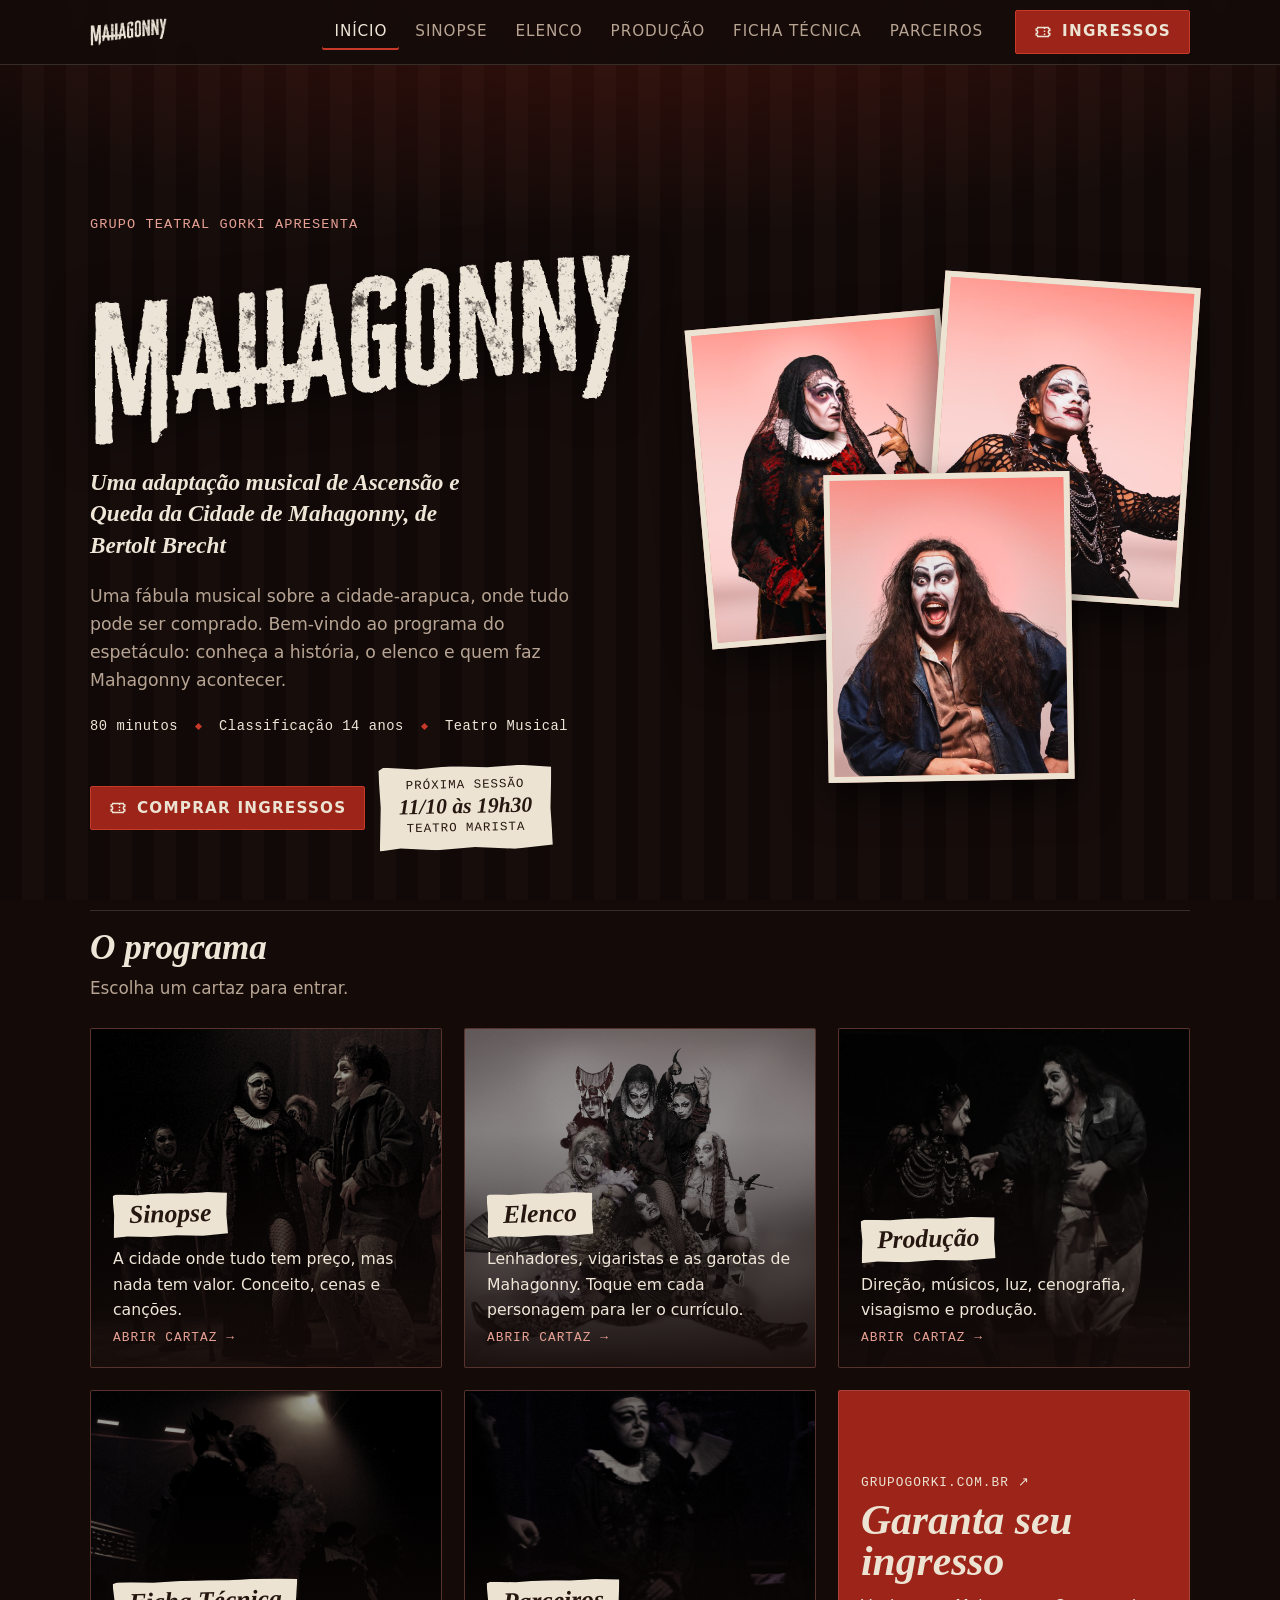
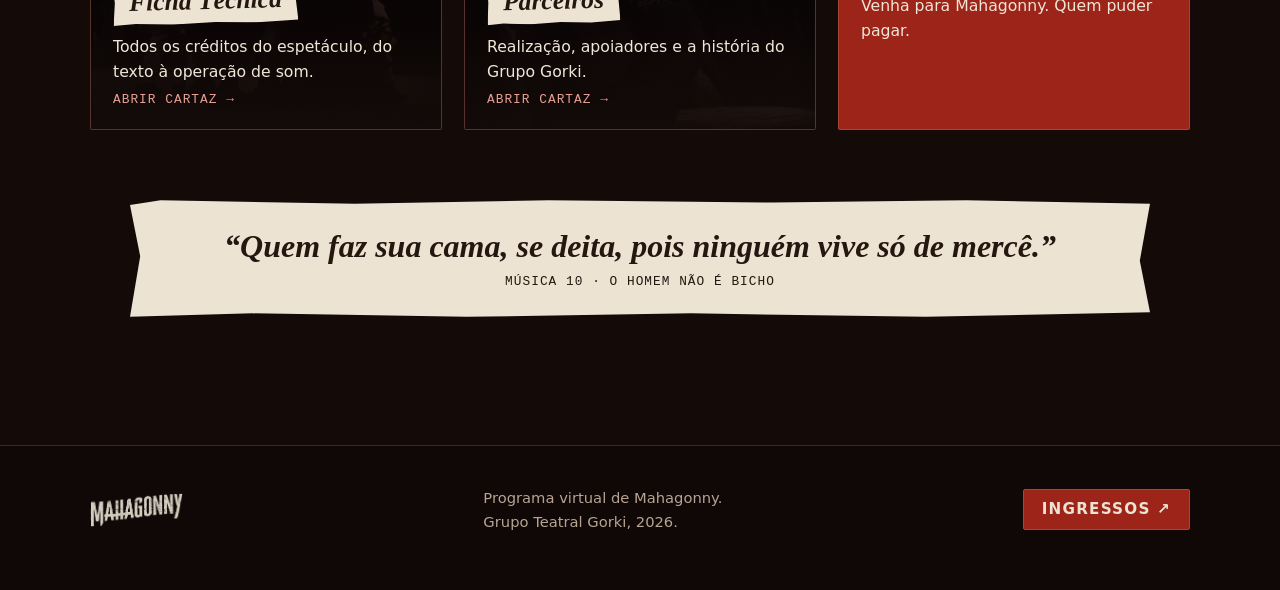
==== commit 8ab09265: "Add files via upload" ====
--- a/index.html
+++ b/index.html
@@ -19,14 +19,14 @@
 <meta property="og:description" content="Programa virtual de Mahagonny: sinopse, elenco, produção, ficha técnica e parceiros.">
 <meta property="og:image" content="img/garotas.jpg">
 <link rel="icon" type="image/png" href="img/favicon.png">
-<link rel="stylesheet" href="styles.css?v=20261003">
-<script src="data.js?v=20261003" defer></script>
-<script src="app.js?v=20261003" defer></script>
+<link rel="stylesheet" href="styles.css?v=202610032111">
+<script src="data.js?v=202610032111" defer></script>
+<script src="app.js?v=202610032111" defer></script>
 </head>
 <body>
 <header class="top">
   <div class="wrap">
-    <a class="brand" href="#inicio" aria-label="Mahagonny, página inicial"><img src="img/logo-mahagonny.png" alt="Mahagonny"></a>
+    <a class="brand" href="#inicio" aria-label="Mahagonny, página inicial"><img src="img/mahagonny-logo.png" alt="Mahagonny"></a>
     <button class="menu-toggle" id="menuToggle" aria-expanded="false" aria-controls="nav">Menu</button>
     <nav class="nav" id="nav" aria-label="Seções do programa">
       <a href="#inicio">Início</a>
@@ -52,7 +52,7 @@
     <div class="hero">
       <div>
         <span class="placard">Grupo Teatral Gorki apresenta</span>
-        <h1 class="hero-title"><img class="hero-logo" src="img/logo-mahagonny.png" alt="Mahagonny"></h1>
+        <h1 class="hero-title"><img class="hero-logo" src="img/mahagonny-logo.png" alt="Mahagonny"></h1>
         <p class="hero-sub">Uma adaptação musical de <i>Ascensão e Queda da Cidade de Mahagonny</i>, de Bertolt Brecht</p>
         <p class="hero-tag">Uma fábula musical sobre a cidade-arapuca, onde tudo pode ser comprado. Bem-vindo ao programa do espetáculo: conheça a história, o elenco e quem faz Mahagonny acontecer.</p>
         <div class="hero-meta"><span>80 minutos</span><span>Classificação 14 anos</span><span>Teatro Musical</span></div>
@@ -204,17 +204,85 @@
       <h1>Créditos</h1>
     </header>
     <article class="ficha paper">
-      <span class="sub">Grupo Teatral Gorki · 2026</span>
-      <h2>Mahagonny</h2>
-      <div class="facts"><span>Teatro Musical</span><span>80 minutos</span><span>Classificação: 14 anos</span></div>
-      <hr>
-      <p><b>Texto:</b> adaptação de <i>Ascensão e Queda da Cidade de Mahagonny</i>, de Bertolt Brecht. <b>Adaptação e Direção Geral:</b> Antonio Resende. <b>Direção Musical e Composição:</b> Caio Vilela. <b>Direção de Movimento:</b> Nathan Ranhel. <b>Assistente de Direção:</b> João Pedro Mendes. <b>Orientação de Pesquisa:</b> Lara Hassum.</p>
-      <p><b>Elenco:</b> Alexandre Guidorizzi (Pedro), Lukas Cavalcante (Thiago), Gabriel Tostes (João), Santiago de Paula (José), Romã Andrade (Begbick), Henrique Bertolini (Moisés), Mauricio Puntel (Willy), Bianca Nardini (Bárbara), Isis Sthefani (Paola), Victória Soares (Stefany), Ana Sartorio (Paulette) e Gabriely Urbano (Verônica).</p>
-      <p><b>Músicos:</b> Caio Vilela (regência), Eden Santos (piano), Izabela Ito (violoncelo) e Jão (violino).</p>
-      <p><b>Concepção Cenográfica:</b> Beatriz Leite. <b>Cenógrafo e Cenotécnico:</b> Eliton Silva (Pita). <b>Concepção de Objetos Cênicos:</b> Ricardo Brabrikovisk e Eliton Silva. <b>Figurino:</b> Felipe Marques. <b>Visagismo:</b> Carol Camillo.</p>
-      <p><b>Light Designer e Operação de Luz:</b> Gabriel Ferreira. <b>Operação de Som:</b> João Pedro Mendes.</p>
-      <p><b>Coordenação de Produção:</b> Giovanna Federzoni. <b>Produção Executiva:</b> Rafa Ramirez e Giovanna Federzoni. <b>Assistentes de Produção:</b> Milena Oliveira e Mikael Marceniuk. <b>Design Gráfico:</b> Lívia Azevedo. <b>Fotografia:</b> Danilo César.</p>
-      <p><b>Realização e Produção:</b> Grupo Teatral Gorki. O espetáculo foi contemplado e desenvolvido com o acompanhamento do Programa de Qualificação em Artes (Teatro), realizado pela CULTSP PRO, Escolas de Profissionais da Cultura, sob orientação da artista e pesquisadora Lara Hassum.</p>
+      <header class="ficha-head">
+        <span class="sub">Grupo Teatral Gorki · 2026</span>
+        <h2>Mahagonny</h2>
+        <div class="facts"><span>Teatro Musical</span><span>80 minutos</span><span>Classificação: 14 anos</span></div>
+      </header>
+      <div class="ficha-cols">
+      <section class="ficha-block">
+        <h3>Criação</h3>
+        <ul>
+          <li><b>Texto:</b> adaptação de <i>Ascensão e Queda da Cidade de Mahagonny</i>, de Bertolt Brecht</li>
+          <li><b>Adaptação e Direção Geral:</b> Antonio Resende</li>
+          <li><b>Direção Musical e Composição:</b> Caio Vilela</li>
+          <li><b>Direção de Movimento:</b> Nathan Ranhel</li>
+          <li><b>Assistente de Direção:</b> João Pedro Mendes</li>
+          <li><b>Orientação de Pesquisa:</b> Lara Hassum</li>
+        </ul>
+      </section>
+      <section class="ficha-block">
+        <h3>Elenco</h3>
+        <ul>
+          <li><b>Pedro:</b> Alexandre Guidorizzi</li>
+          <li><b>Thiago:</b> Lukas Cavalcante</li>
+          <li><b>João:</b> Gabriel Tostes</li>
+          <li><b>José:</b> Santiago de Paula</li>
+          <li><b>Begbick:</b> Romã Andrade</li>
+          <li><b>Moisés:</b> Henrique Bertolini</li>
+          <li><b>Willy:</b> Mauricio Puntel</li>
+          <li><b>Bárbara:</b> Bianca Nardini</li>
+          <li><b>Paola:</b> Isis Sthefani</li>
+          <li><b>Stefany:</b> Victória Soares</li>
+          <li><b>Paulette:</b> Ana Sartorio</li>
+          <li><b>Verônica:</b> Gabriely Urbano</li>
+        </ul>
+      </section>
+      <section class="ficha-block">
+        <h3>Músicos</h3>
+        <ul>
+          <li><b>Regência:</b> Caio Vilela</li>
+          <li><b>Piano:</b> Eden Santos</li>
+          <li><b>Violoncelo:</b> Izabela Ito</li>
+          <li><b>Violino:</b> Jão</li>
+        </ul>
+      </section>
+      <section class="ficha-block">
+        <h3>Cenografia, Figurino e Visagismo</h3>
+        <ul>
+          <li><b>Concepção Cenográfica:</b> Beatriz Leite</li>
+          <li><b>Cenógrafo e Cenotécnico:</b> Eliton Silva (Pita)</li>
+          <li><b>Concepção de Objetos Cênicos:</b> Ricardo Brabrikovisk e Eliton Silva</li>
+          <li><b>Figurino:</b> Felipe Marques</li>
+          <li><b>Visagismo:</b> Carol Camillo</li>
+        </ul>
+      </section>
+      <section class="ficha-block">
+        <h3>Luz e Som</h3>
+        <ul>
+          <li><b>Light Designer e Operação de Luz:</b> Gabriel Ferreira</li>
+          <li><b>Operação de Som:</b> João Pedro Mendes</li>
+        </ul>
+      </section>
+      <section class="ficha-block">
+        <h3>Produção</h3>
+        <ul>
+          <li><b>Coordenação de Produção:</b> Giovanna Federzoni</li>
+          <li><b>Produção Executiva:</b> Rafa Ramirez e Giovanna Federzoni</li>
+          <li><b>Assistentes de Produção:</b> Milena Oliveira e Mikael Marceniuk</li>
+          <li><b>Design Gráfico:</b> Lívia Azevedo</li>
+          <li><b>Fotografia:</b> Danilo César</li>
+        </ul>
+      </section>
+      <section class="ficha-block">
+        <h3>Realização</h3>
+        <ul>
+          <li><b>Realização e Produção:</b> Grupo Teatral Gorki</li>
+          <li><b>Acompanhamento:</b> Programa de Qualificação em Artes (Teatro), CULTSP PRO, Escolas de Profissionais da Cultura</li>
+          <li><b>Orientação:</b> Lara Hassum</li>
+        </ul>
+      </section>
+      </div>
       <span class="credit ficha-credit">Fotografia de Carlos Arantes</span>
     </article>
   </div>
@@ -271,7 +339,7 @@
 
 <footer class="foot">
   <div class="wrap">
-    <img src="img/logo-mahagonny.png" alt="Mahagonny">
+    <img src="img/mahagonny-logo.png" alt="Mahagonny">
     <p class="foot-lines"><span>Programa virtual de Mahagonny.</span><span>Grupo Teatral Gorki, 2026.</span></p>
     <a class="btn-ticket" href="https://www.grupogorki.com.br/" target="_blank" rel="noopener noreferrer">Ingressos ↗</a>
   </div>
--- a/styles.css
+++ b/styles.css
@@ -64,12 +64,12 @@
   clip-path:polygon(0 4%,3% 0,22% 3%,41% 0,63% 2%,82% 0,100% 3%,99% 52%,100% 96%,78% 100%,55% 97%,33% 100%,12% 97%,0 100%,1% 48%)}
 .page{display:none;padding-block:clamp(36px,6vw,72px) 96px}
 .page.active{display:block}
-.page-head{display:grid;gap:14px;max-width:62ch;margin-bottom:clamp(32px,5vw,56px)}
-.page-head h1{font-size:clamp(2.5rem,6vw,4.4rem);font-weight:800;font-style:italic;letter-spacing:-.01em}
-.page-head p{color:var(--muted);font-size:1.12rem}
+.page-head{display:grid;gap:14px;margin-bottom:clamp(32px,5vw,56px)}
+.page-head h1{text-wrap:wrap;font-size:clamp(2.4rem,5.6vw,4.6rem);font-weight:800;font-style:italic;letter-spacing:-.01em}
+.page-head p{color:var(--muted);font-size:1.12rem;max-width:72ch}
 .section-title{display:grid;gap:8px;border-top:1px solid var(--line);padding-top:18px;margin:56px 0 26px}
 .section-title h2{font-size:clamp(1.6rem,3vw,2.2rem);font-style:italic;font-weight:700}
-.section-title p{color:var(--muted);max-width:62ch;font-size:1.05rem}
+.section-title p{color:var(--muted);max-width:72ch;font-size:1.05rem}
 .credit{font:400 .78rem/1.4 var(--f-type);color:var(--muted);letter-spacing:.04em}
 
 /* ---------- Início ---------- */
@@ -172,12 +172,16 @@
 @media (max-width:640px){.ensemble{grid-template-columns:1fr}}
 
 /* ---------- Ficha técnica ---------- */
-.ficha{max-width:760px;padding:clamp(28px,5vw,52px) clamp(22px,5vw,56px) clamp(34px,5vw,60px);display:grid;gap:18px}
-.ficha h2{font:800 italic clamp(1.8rem,4vw,2.6rem)/1 var(--f-display);text-align:center}
-.ficha .sub{text-align:center;font:400 .82rem/1.4 var(--f-type);letter-spacing:.08em;text-transform:uppercase}
-.ficha p{font:400 1.08rem/1.75 var(--f-body);text-align:justify;hyphens:auto}
-.ficha p b{font:700 italic 1.05em var(--f-display)}
-.ficha hr{border:0;border-top:1px dashed rgba(37,22,15,.35);margin:4px 0}
+.ficha{width:100%;padding:clamp(28px,5vw,56px) clamp(22px,5vw,64px) clamp(34px,5vw,60px);display:grid;gap:clamp(22px,3vw,34px)}
+.ficha-head{display:grid;gap:10px;justify-items:center;text-align:center;padding-bottom:clamp(18px,3vw,26px);border-bottom:1px dashed rgba(37,22,15,.35)}
+.ficha h2{font:800 italic clamp(2rem,5vw,3.2rem)/1 var(--f-display)}
+.ficha .sub{font:400 .82rem/1.4 var(--f-type);letter-spacing:.08em;text-transform:uppercase}
+.ficha-cols{columns:3 300px;column-gap:clamp(28px,4vw,56px);column-rule:1px dashed rgba(37,22,15,.22)}
+.ficha-block{break-inside:avoid;margin-bottom:clamp(22px,3vw,30px);display:grid;gap:10px}
+.ficha-block h3{font:400 .8rem/1.2 var(--f-type);letter-spacing:.1em;text-transform:uppercase;color:var(--blood);padding-bottom:6px;border-bottom:1px solid rgba(37,22,15,.2)}
+.ficha-block ul{list-style:none;margin:0;padding:0;display:grid;gap:6px}
+.ficha-block li{font:400 1.04rem/1.45 var(--f-body)}
+.ficha-block li b{font:700 italic 1.04em var(--f-display)}
 .facts{display:flex;flex-wrap:wrap;justify-content:center;gap:8px 22px;font:400 .85rem/1.3 var(--f-type);letter-spacing:.04em}
 
 /* ---------- Parceiros ---------- */
